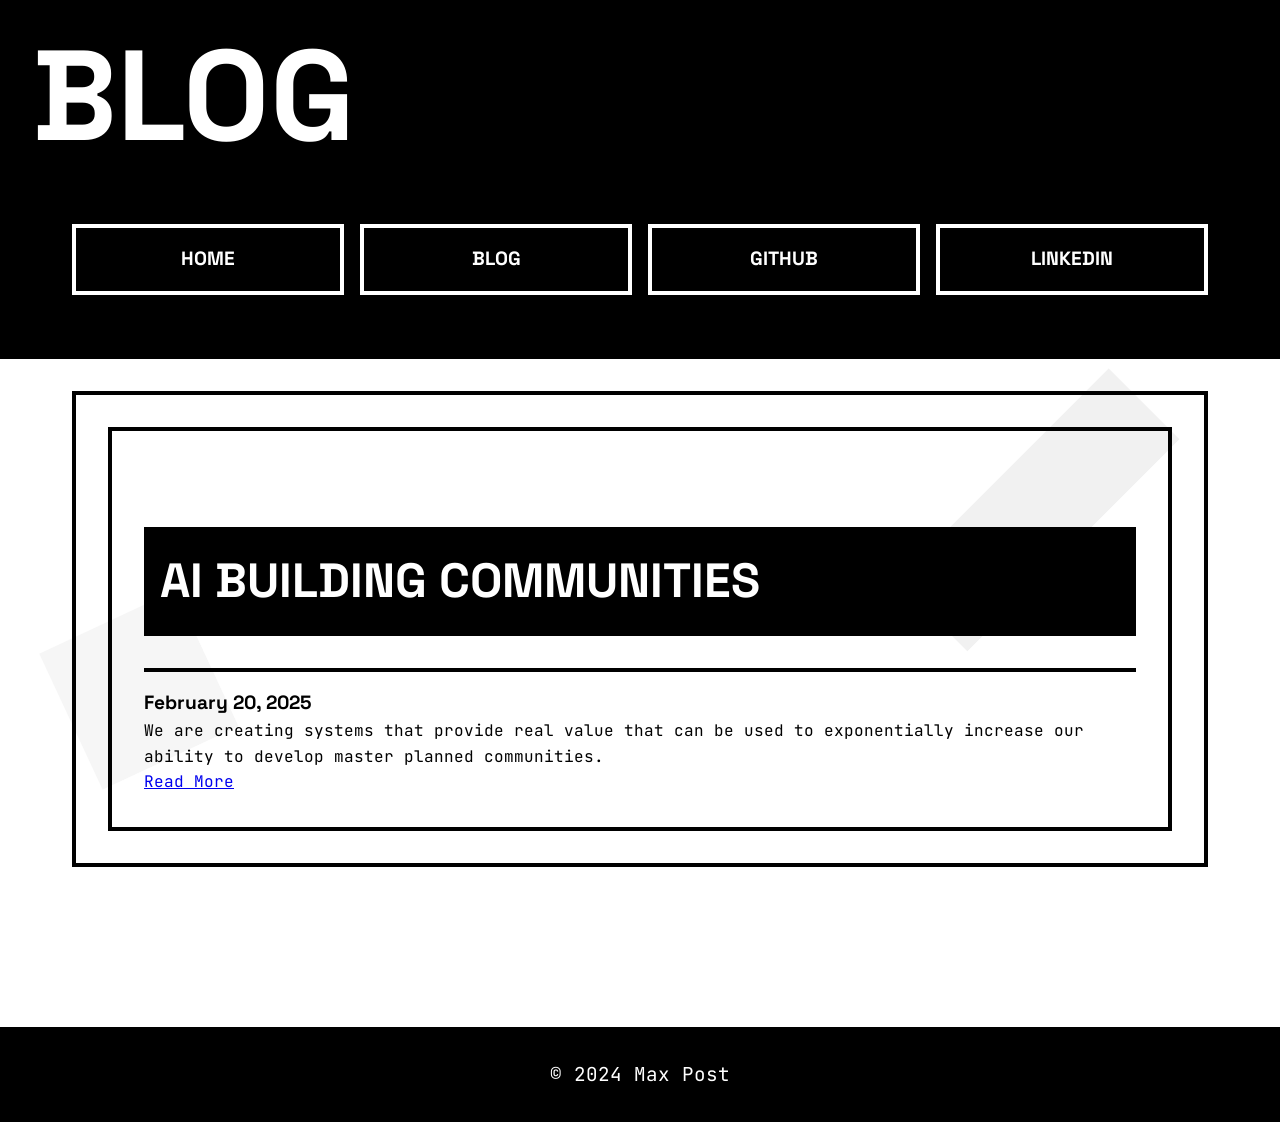
==== blog/index.html @ 132b0c31 "Add files via upload" ====
<!DOCTYPE html>
<html lang="en">
<head>
    <meta charset="UTF-8">
    <meta name="viewport" content="width=device-width, initial-scale=1.0">
    <title>Blog | Max Post</title>
    <link rel="stylesheet" href="../styles.css">
</head>
<body>
    <!-- Abstract Shapes -->
    <div class="abstract-shape shape-1"></div>
    <div class="abstract-shape shape-2"></div>
    <div class="abstract-shape shape-3"></div>

    <header>
        <h1>BLOG</h1>
        <button class="menu-toggle" aria-label="Toggle menu">
            <span class="menu-line"></span>
            <span class="menu-line"></span>
            <span class="menu-line"></span>
        </button>
        <nav class="nav-menu">
            <a href="../index.html">HOME</a>
            <a href="index.html">BLOG</a>
            <a href="https://github.com/maxpost" target="_blank">GITHUB</a>
            <a href="https://linkedin.com/in/max-c-post" target="_blank">LINKEDIN</a>
        </nav>
    </header>

    <main>
        <section class="post-list">
            <article class="post-item">
                <h2>AI Building Communities</h2>
                <div class="post-date">February 20, 2025</div>
                <p>We are creating systems that provide real value that can be used to exponentially increase our ability to develop master planned communities.</p>
                <a href="sample-post.html" class="read-more">Read More</a>
            </article>
        </section>
    </main>

    <footer>
        <p>© 2024 Max Post</p>
    </footer>

    <script>
        document.querySelector('.menu-toggle').addEventListener('click', function() {
            this.classList.toggle('active');
            document.querySelector('.nav-menu').classList.toggle('active');
        });
    </script>
</body>
</html>
---- styles.css ----
/* Google Fonts Import */
@import url('https://fonts.googleapis.com/css2?family=Space+Grotesk:wght@400;500;700&family=JetBrains+Mono:wght@400;700&display=swap');

/* Reset and Base Styles */
* {
    margin: 0;
    padding: 0;
    box-sizing: border-box;
}

body {
    font-family: 'JetBrains Mono', monospace;
    line-height: 1.6;
    background-color: #ffffff;
    color: #000000;
    margin: 0;
    padding: 0;
    min-height: 100vh;
    -webkit-text-size-adjust: 100%;
}

/* Container */
main {
    padding: clamp(1rem, 5vw, 2rem);
    max-width: 1200px;
    margin: 0 auto;
}

/* Abstract Components */
.abstract-shape {
    position: fixed;
    background: #f0f0f0;
    z-index: -1;
    mix-blend-mode: multiply;
    opacity: 0.7;
}

.shape-1 {
    width: 200px;
    height: 200px;
    top: 10%;
    right: 5%;
    transform: rotate(15deg);
    background: #e8e8e8;
}

.shape-2 {
    width: 150px;
    height: 150px;
    bottom: 15%;
    left: 5%;
    transform: rotate(-25deg);
    background: #f2f2f2;
}

.shape-3 {
    width: 100px;
    height: 300px;
    top: 40%;
    right: 15%;
    transform: rotate(45deg);
    background: #ebebeb;
}

/* Typography */
h1, h2 {
    font-family: 'Space Grotesk', sans-serif;
    font-weight: 700;
    text-transform: uppercase;
}

h1 {
    font-size: clamp(3rem, 10vw, 8rem);
    background: #000;
    color: #fff;
    line-height: 1;
    padding: clamp(1rem, 5vw, 2rem);
    margin: 0;
    width: 100%;
    word-break: break-word;
}

h2 {
    font-size: clamp(2rem, 5vw, 3rem);
    margin: clamp(2rem, 5vw, 4rem) 0 clamp(1rem, 3vw, 2rem);
    padding: 1rem;
    background: #000;
    color: #fff;
}

/* Header and Navigation */
header {
    background: #000;
    width: 100%;
    padding-bottom: clamp(1rem, 3vw, 2rem);
    position: relative;
}

.menu-toggle {
    display: none;
    position: absolute;
    top: 2rem;
    right: 2rem;
    width: 48px;
    height: 48px;
    background: transparent;
    border: none;
    cursor: pointer;
    padding: 8px;
    z-index: 100;
}

.menu-line {
    display: block;
    width: 100%;
    height: 4px;
    background: #fff;
    margin: 6px 0;
    transition: 0.2s;
}

.menu-toggle.active .menu-line:nth-child(1) {
    transform: translateY(10px) rotate(45deg);
}

.menu-toggle.active .menu-line:nth-child(2) {
    opacity: 0;
}

.menu-toggle.active .menu-line:nth-child(3) {
    transform: translateY(-10px) rotate(-45deg);
}

nav {
    max-width: 1200px;
    margin: 0 auto;
    padding: clamp(1rem, 3vw, 2rem);
    display: grid;
    grid-template-columns: repeat(auto-fit, minmax(min(250px, 100%), 1fr));
    gap: 1rem;
}

nav a {
    font-family: 'Space Grotesk', sans-serif;
    color: #fff;
    text-decoration: none;
    font-weight: 700;
    padding: clamp(0.75rem, 2vw, 1rem);
    display: block;
    text-align: center;
    background: transparent;
    border: 4px solid #fff;
    text-transform: uppercase;
    font-size: clamp(1rem, 2.5vw, 1.2rem);
}

nav a:hover {
    background: #fff;
    color: #000;
}

@media (max-width: 768px) {
    .menu-toggle {
        display: block;
    }

    .nav-menu {
        position: fixed;
        top: 0;
        left: 0;
        width: 100%;
        height: 100vh;
        background: #0078D7;
        padding: 6rem 2rem 2rem;
        transform: translateX(100%);
        transition: transform 0.3s cubic-bezier(0.4, 0, 0.2, 1);
        z-index: 90;
        display: flex;
        flex-direction: column;
        justify-content: center;
        align-items: center;
        gap: 2rem;
    }

    .nav-menu.active {
        transform: translateX(0);
    }

    .nav-menu a {
        font-size: 2rem;
        border: none;
        padding: 1rem;
        width: 100%;
        max-width: 400px;
    }

    .nav-menu a:hover {
        background: #fff;
        color: #0078D7;
    }

    .menu-toggle.active .menu-line {
        background: #fff;
    }

    nav {
        padding: 0;
    }
}

/* Sections */
section {
    margin-bottom: clamp(2rem, 5vw, 4rem);
    border: 4px solid #000;
    padding: clamp(1rem, 3vw, 2rem);
}

.intro p {
    font-size: clamp(1.2rem, 3vw, 1.6rem);
    margin: clamp(1rem, 3vw, 2rem) 0;
}

/* Blog Posts */
.post-list {
    display: grid;
    grid-template-columns: repeat(auto-fit, minmax(min(300px, 100%), 1fr));
    gap: clamp(1rem, 3vw, 2rem);
}

.post-item {
    border: 4px solid #000;
    padding: clamp(1rem, 3vw, 2rem);
}

.post-item:hover {
    background: #000;
    color: #fff;
}

.post-date {
    font-family: 'Space Grotesk', sans-serif;
    font-size: clamp(1rem, 2.5vw, 1.2rem);
    border-top: 4px solid currentColor;
    margin-top: clamp(1rem, 3vw, 2rem);
    padding-top: clamp(0.75rem, 2vw, 1rem);
    font-weight: 700;
}

/* Footer */
footer {
    background: #000;
    color: #fff;
    padding: clamp(1rem, 3vw, 2rem);
    margin-top: clamp(2rem, 5vw, 4rem);
    text-align: center;
    font-size: clamp(1rem, 2.5vw, 1.2rem);
}

/* Code Blocks */
pre {
    background: #000;
    color: #fff;
    padding: clamp(1rem, 3vw, 2rem);
    margin: clamp(1rem, 3vw, 2rem) 0;
    border: 4px solid #000;
    font-size: clamp(0.9rem, 2.5vw, 1.2rem);
    overflow-x: auto;
    -webkit-overflow-scrolling: touch;
}

code {
    font-family: 'JetBrains Mono', monospace;
}

/* Touch Device Optimizations */
@media (hover: none) {
    nav a:active {
        background: #fff;
        color: #000;
    }

    .post-item:active {
        background: #000;
        color: #fff;
    }
}

/* Small Screen Optimizations */
@media (max-width: 480px) {
    nav {
        padding: 1rem;
    }

    nav a {
        padding: 0.75rem;
    }

    section {
        margin-bottom: 2rem;
    }

    pre {
        margin: 1rem -1rem;
        padding: 1rem;
    }

    .post-list {
        gap: 1rem;
    }
}

/* Scroll Bar */
::-webkit-scrollbar {
    width: clamp(8px, 2vw, 16px);
}

::-webkit-scrollbar-track {
    background: #fff;
}

::-webkit-scrollbar-thumb {
    background: #000;
    border: 4px solid #fff;
}

/* Selection Style */
::selection {
    background: #000;
    color: #fff;
}
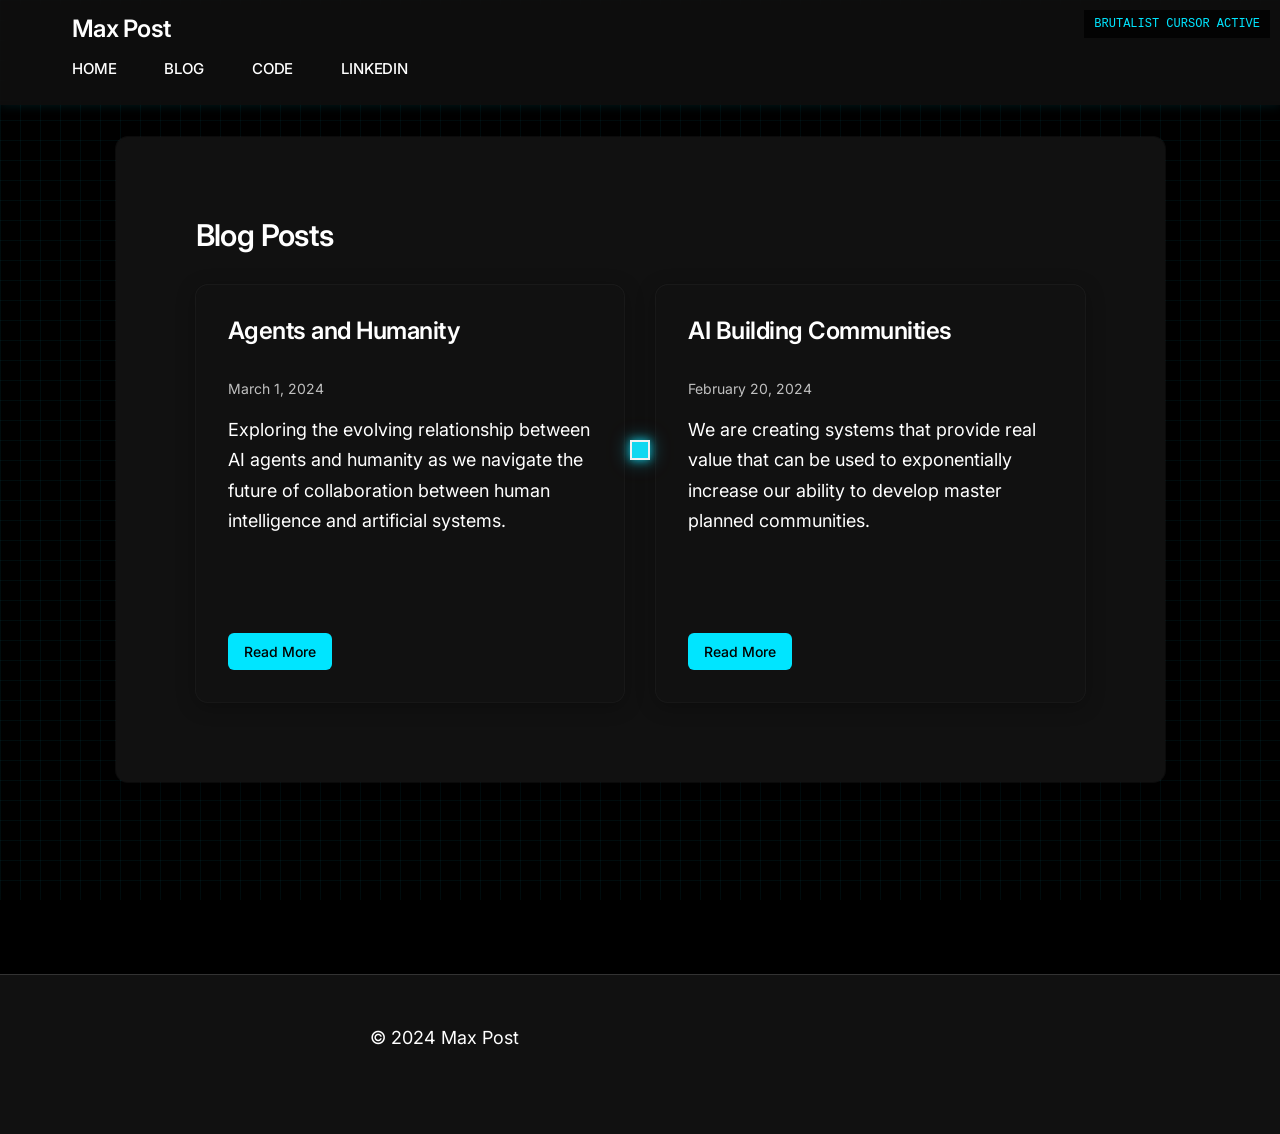
==== commit 034e8b51: "Add files via upload" ====
--- a/blog/index.html
+++ b/blog/index.html
@@ -13,7 +13,7 @@
     <div class="abstract-shape shape-3"></div>
 
     <header>
-        <h1>BLOG</h1>
+        <h1>Max Post</h1>
         <button class="menu-toggle" aria-label="Toggle menu">
             <span class="menu-line"></span>
             <span class="menu-line"></span>
@@ -22,19 +22,33 @@
         <nav class="nav-menu">
             <a href="../index.html">HOME</a>
             <a href="index.html">BLOG</a>
-            <a href="https://github.com/maxpost" target="_blank">GITHUB</a>
+            <a href="https://github.com/maxcpost" target="_blank">CODE</a>
             <a href="https://linkedin.com/in/max-c-post" target="_blank">LINKEDIN</a>
         </nav>
     </header>
 
     <main>
-        <section class="post-list">
-            <article class="post-item">
-                <h2>AI Building Communities</h2>
-                <div class="post-date">February 20, 2025</div>
-                <p>We are creating systems that provide real value that can be used to exponentially increase our ability to develop master planned communities.</p>
-                <a href="sample-post.html" class="read-more">Read More</a>
-            </article>
+        <section>
+            <h2>Blog Posts</h2>
+            <div class="post-list">
+                <article class="post-item">
+                    <a href="agents-and-humanity.html" class="post-item-link">
+                        <h2>Agents and Humanity</h2>
+                        <div class="post-date">March 1, 2024</div>
+                        <p>Exploring the evolving relationship between AI agents and humanity as we navigate the future of collaboration between human intelligence and artificial systems.</p>
+                    </a>
+                    <a href="agents-and-humanity.html" class="read-more">Read More</a>
+                </article>
+                
+                <article class="post-item">
+                    <a href="ai-building-communities.html" class="post-item-link">
+                        <h2>AI Building Communities</h2>
+                        <div class="post-date">February 20, 2024</div>
+                        <p>We are creating systems that provide real value that can be used to exponentially increase our ability to develop master planned communities.</p>
+                    </a>
+                    <a href="ai-building-communities.html" class="read-more">Read More</a>
+                </article>
+            </div>
         </section>
     </main>
 
@@ -48,5 +62,8 @@
             document.querySelector('.nav-menu').classList.toggle('active');
         });
     </script>
+    
+    <!-- Add reference to main scripts.js file -->
+    <script src="../scripts.js"></script>
 </body>
 </html> 
--- a/styles.css
+++ b/styles.css
@@ -1,5 +1,53 @@
 /* Google Fonts Import */
-@import url('https://fonts.googleapis.com/css2?family=Space+Grotesk:wght@400;500;700&family=JetBrains+Mono:wght@400;700&display=swap');
+@import url('https://fonts.googleapis.com/css2?family=Inter:wght@300;400;500;600;700&display=swap');
+
+:root {
+    /* Color Palette - Dark Professional Tech Brand */
+    --color-primary: #00E5FF;         /* Vibrant Cyan */
+    --color-primary-light: #5FFFFF;   /* Light Cyan */
+    --color-primary-dark: #00B8D4;    /* Dark Cyan */
+    --color-accent: #FF3366;          /* Vibrant Magenta */
+    --color-accent2: #41B883;         /* Vibrant Green */
+    --color-background: #000000;      /* Black Background */
+    --color-surface: #111111;         /* Dark Surface */
+    --color-surface-secondary: #1A1A1A; /* Secondary Surface */
+    --color-text: #FFFFFF;            /* White Text */
+    --color-text-secondary: #AAAAAA;  /* Light Gray Text */
+    --color-border: #333333;          /* Dark Gray Border */
+    --color-shadow: rgba(0, 0, 0, 0.5); /* Dark Shadow */
+    
+    /* Spacing */
+    --space-xs: 0.5rem;
+    --space-sm: 1rem;
+    --space-md: 2rem;
+    --space-lg: 3rem;
+    --space-xl: 5rem;
+    
+    /* Border Radius */
+    --radius-sm: 6px;
+    --radius-md: 12px;
+    --radius-lg: 18px;
+    --radius-xl: 24px;
+
+    /* Typography scale */
+    --text-xs: 0.75rem;   /* 12px */
+    --text-sm: 0.875rem;  /* 14px */
+    --text-base: 1rem;    /* 16px */
+    --text-md: 1.125rem;  /* 18px */
+    --text-lg: 1.25rem;   /* 20px */
+    --text-xl: 1.5rem;    /* 24px */
+    --text-2xl: 1.875rem; /* 30px */
+    --text-3xl: 2.25rem;  /* 36px */
+    --text-4xl: 3rem;     /* 48px */
+    --text-5xl: 3.75rem;  /* 60px */
+    
+    /* Font weights */
+    --font-light: 300;
+    --font-normal: 400;
+    --font-medium: 500;
+    --font-semibold: 600;
+    --font-bold: 700;
+}
 
 /* Reset and Base Styles */
 * {
@@ -8,119 +56,141 @@
     box-sizing: border-box;
 }
 
+html {
+    height: 100%;
+}
+
 body {
-    font-family: 'JetBrains Mono', monospace;
-    line-height: 1.6;
-    background-color: #ffffff;
-    color: #000000;
+    font-family: 'Inter', -apple-system, BlinkMacSystemFont, sans-serif;
+    line-height: 1.5;
+    background-color: var(--color-background);
+    color: var(--color-text);
     margin: 0;
     padding: 0;
     min-height: 100vh;
     -webkit-text-size-adjust: 100%;
-}
-
-/* Container */
+    background-image: none;
+    
+    /* Flex layout to push footer to bottom */
+    display: flex;
+    flex-direction: column;
+    min-height: 100vh;
+}
+
+/* Layout */
 main {
-    padding: clamp(1rem, 5vw, 2rem);
     max-width: 1200px;
     margin: 0 auto;
-}
-
-/* Abstract Components */
-.abstract-shape {
-    position: fixed;
-    background: #f0f0f0;
-    z-index: -1;
-    mix-blend-mode: multiply;
-    opacity: 0.7;
-}
-
-.shape-1 {
-    width: 200px;
-    height: 200px;
-    top: 10%;
-    right: 5%;
-    transform: rotate(15deg);
-    background: #e8e8e8;
-}
-
-.shape-2 {
-    width: 150px;
-    height: 150px;
-    bottom: 15%;
-    left: 5%;
-    transform: rotate(-25deg);
-    background: #f2f2f2;
-}
-
-.shape-3 {
-    width: 100px;
-    height: 300px;
-    top: 40%;
-    right: 15%;
-    transform: rotate(45deg);
-    background: #ebebeb;
+    padding: var(--space-md);
+    
+    /* Make main content area grow to push footer down */
+    flex: 1 0 auto;
 }
 
 /* Typography */
-h1, h2 {
-    font-family: 'Space Grotesk', sans-serif;
-    font-weight: 700;
-    text-transform: uppercase;
+h1, h2, h3 {
+    font-family: 'Inter', -apple-system, BlinkMacSystemFont, sans-serif;
+    font-weight: 600;
+    line-height: 1.1;
+    margin-bottom: var(--space-md);
+    color: var(--color-text);
+    letter-spacing: -0.02em;
 }
 
 h1 {
-    font-size: clamp(3rem, 10vw, 8rem);
-    background: #000;
-    color: #fff;
-    line-height: 1;
-    padding: clamp(1rem, 5vw, 2rem);
-    margin: 0;
-    width: 100%;
-    word-break: break-word;
+    font-size: var(--text-4xl);
+    font-weight: var(--font-bold);
+    letter-spacing: -0.03em;
+    line-height: 1.1;
 }
 
 h2 {
-    font-size: clamp(2rem, 5vw, 3rem);
-    margin: clamp(2rem, 5vw, 4rem) 0 clamp(1rem, 3vw, 2rem);
-    padding: 1rem;
-    background: #000;
-    color: #fff;
+    font-size: var(--text-2xl);
+    font-weight: var(--font-semibold);
+    letter-spacing: -0.02em;
+    line-height: 1.2;
+}
+
+h3 {
+    font-size: var(--text-xl);
+    font-weight: var(--font-semibold);
+    letter-spacing: -0.01em;
+    line-height: 1.3;
+}
+
+p {
+    margin-bottom: var(--space-md);
+    font-size: 1.125rem;
+    color: var(--color-text);
+    line-height: 1.6;
+    max-width: 75ch;
+}
+
+a {
+    color: var(--color-primary);
+    text-decoration: none;
+    transition: all 0.2s ease;
+    border-bottom: none;
+}
+
+a:hover {
+    color: var(--color-primary-light);
+    border-bottom: none;
+}
+
+strong, b {
+    font-weight: 600;
+    color: var(--color-text);
 }
 
 /* Header and Navigation */
 header {
-    background: #000;
+    background: rgba(17, 17, 17, 0.8);
+    backdrop-filter: blur(10px);
+    -webkit-backdrop-filter: blur(10px);
     width: 100%;
-    padding-bottom: clamp(1rem, 3vw, 2rem);
-    position: relative;
+    padding: var(--space-sm) 0;
+    position: sticky;
+    top: 0;
+    z-index: 10;
+    box-shadow: 0 1px 10px rgba(0, 229, 255, 0.1);
+}
+
+header h1 {
+    margin-bottom: 0;
+    padding: 0 var(--space-md);
+    max-width: 1200px;
+    margin: 0 auto;
+    font-size: 1.5rem;
+    font-weight: 600;
 }
 
 .menu-toggle {
     display: none;
     position: absolute;
-    top: 2rem;
-    right: 2rem;
-    width: 48px;
-    height: 48px;
+    top: 1rem;
+    right: 1.5rem;
+    width: 44px;
+    height: 44px;
     background: transparent;
     border: none;
     cursor: pointer;
     padding: 8px;
     z-index: 100;
+    border-radius: var(--radius-sm);
 }
 
 .menu-line {
     display: block;
     width: 100%;
-    height: 4px;
-    background: #fff;
+    height: 2px;
+    background: var(--color-text);
     margin: 6px 0;
-    transition: 0.2s;
+    transition: 0.3s;
 }
 
 .menu-toggle.active .menu-line:nth-child(1) {
-    transform: translateY(10px) rotate(45deg);
+    transform: translateY(8px) rotate(45deg);
 }
 
 .menu-toggle.active .menu-line:nth-child(2) {
@@ -128,37 +198,342 @@
 }
 
 .menu-toggle.active .menu-line:nth-child(3) {
-    transform: translateY(-10px) rotate(-45deg);
+    transform: translateY(-8px) rotate(-45deg);
 }
 
 nav {
     max-width: 1200px;
-    margin: 0 auto;
-    padding: clamp(1rem, 3vw, 2rem);
+    margin: var(--space-xs) auto 0;
+    padding: 0 var(--space-md);
+    display: flex;
+    justify-content: flex-start;
+    gap: var(--space-lg);
+}
+
+nav a {
+    font-family: 'Inter', sans-serif;
+    color: var(--color-text);
+    text-decoration: none;
+    font-weight: 500;
+    padding: var(--space-xs) 0;
+    display: inline-block;
+    text-transform: none;
+    font-size: 0.9375rem;
+    letter-spacing: -0.01em;
+    position: relative;
+    border-bottom: none;
+}
+
+nav a::after {
+    content: '';
+    position: absolute;
+    bottom: 0;
+    left: 0;
+    width: 0;
+    height: 1px;
+    background: var(--color-primary);
+    transition: width 0.2s ease;
+}
+
+nav a:hover::after {
+    width: 100%;
+}
+
+nav a:hover {
+    color: var(--color-primary);
+}
+
+/* Sections */
+section {
+    margin-bottom: var(--space-xl);
+    background: var(--color-surface);
+    padding: var(--space-xl);
+    border-radius: var(--radius-md);
+    box-shadow: 0 4px 20px rgba(0, 0, 0, 0.3), 0 0 0 1px rgba(255, 255, 255, 0.05);
+    position: relative;
+    border-top: none;
+    overflow: hidden;
+}
+
+section::before {
+    display: none;
+}
+
+.intro p {
+    font-size: 1.25rem;
+    color: var(--color-text);
+    font-weight: 400;
+}
+
+.intro p:first-of-type::first-letter {
+    font-family: inherit;
+    float: none;
+    font-size: inherit;
+    line-height: inherit;
+    padding: 0;
+    color: inherit;
+}
+
+/* Add a subtle grid pattern to the background */
+body::before {
+    content: '';
+    position: fixed;
+    top: 0;
+    left: 0;
+    width: 100%;
+    height: 100%;
+    background-image: linear-gradient(rgba(0, 229, 255, 0.05) 1px, transparent 1px),
+                     linear-gradient(90deg, rgba(0, 229, 255, 0.05) 1px, transparent 1px);
+    background-size: 20px 20px;
+    z-index: -1;
+    pointer-events: none;
+}
+
+/* Blog Posts */
+.post-list {
     display: grid;
-    grid-template-columns: repeat(auto-fit, minmax(min(250px, 100%), 1fr));
-    gap: 1rem;
-}
-
-nav a {
-    font-family: 'Space Grotesk', sans-serif;
-    color: #fff;
+    grid-template-columns: repeat(auto-fit, minmax(min(350px, 100%), 1fr));
+    gap: var(--space-md);
+}
+
+.post-item {
+    background: var(--color-surface);
+    border-radius: var(--radius-md);
+    padding: var(--space-md);
+    transition: all 0.2s ease;
+    box-shadow: 0 4px 20px rgba(0, 0, 0, 0.3), 0 0 0 1px rgba(255, 255, 255, 0.05);
+    border: none;
+    display: flex;
+    flex-direction: column;
+    position: relative;
+    overflow: hidden;
+    animation: fadeInUp 0.4s ease-out;
+    animation-fill-mode: both;
+    transition: all 0.3s cubic-bezier(0.25, 0.46, 0.45, 0.94); /* Smooth easing */
+}
+
+/* Make the entire post item a clickable area */
+.post-item-link {
+    display: block;
     text-decoration: none;
-    font-weight: 700;
-    padding: clamp(0.75rem, 2vw, 1rem);
+    color: var(--color-text);
+    flex: 1;
+    margin-bottom: var(--space-md);
+    position: relative;
+    z-index: 1;
+    border-bottom: none;
+    background-image: none !important;
+}
+
+.post-item-link:hover {
+    color: var(--color-text);
+    text-decoration: none;
+}
+
+.post-item-link:hover h2 {
+    color: var(--color-primary);
+    transition: color 0.2s ease;
+}
+
+.post-item::after {
+    content: '';
+    position: absolute;
+    top: 0;
+    left: 0;
+    width: 4px;
+    height: 0;
+    background: var(--color-primary);
+    transition: height 0.3s ease;
+}
+
+.post-item:hover {
+    transform: translateY(-2px);
+    box-shadow: 0 8px 30px rgba(0, 0, 0, 0.4), 0 0 0 1px rgba(0, 229, 255, 0.1);
+}
+
+.post-item:hover::after {
+    height: 100%;
+}
+
+.post-item h2 {
+    margin-top: 0;
+    font-size: 1.5rem;
+    color: var(--color-text);
+    border-bottom: none;
     display: block;
+    padding-bottom: 0;
+    transition: color 0.2s ease;
+}
+
+.post-date {
+    font-family: 'Inter', sans-serif;
+    color: var(--color-text-secondary);
+    margin: var(--space-xs) 0 var(--space-sm);
+    font-size: 0.875rem;
+}
+
+.read-more {
+    margin-top: auto;
+    align-self: flex-start;
+    padding: var(--space-xs) var(--space-sm);
+    border: none;
+    border-radius: var(--radius-sm);
+    font-weight: 500;
+    font-size: 0.875rem;
+    margin-top: var(--space-md);
+    transition: all 0.2s ease;
+    background-color: var(--color-primary);
+    color: #000000;
+    position: relative;
+    overflow: hidden;
+}
+
+.read-more:hover {
+    background: var(--color-primary-light);
+    color: #000000;
+    box-shadow: 0 0 15px rgba(0, 229, 255, 0.4);
+}
+
+.read-more::after {
+    content: '';
+    position: absolute;
+    top: 50%;
+    left: 50%;
+    width: 5px;
+    height: 5px;
+    background: rgba(255, 255, 255, 0.8);
+    opacity: 0;
+    border-radius: 100%;
+    transform: scale(1, 1) translate(-50%, -50%);
+    transform-origin: 50% 50%;
+}
+
+@keyframes ripple {
+    0% {
+        transform: scale(0, 0);
+        opacity: 0.5;
+    }
+    100% {
+        transform: scale(200, 200);
+        opacity: 0;
+    }
+}
+
+.read-more:active::after {
+    animation: ripple 0.6s ease-out;
+}
+
+/* Blog Post Content */
+.post-content {
+    font-size: 1.125rem;
+    line-height: 1.7;
+}
+
+.post-content p {
+    margin-bottom: var(--space-md);
+}
+
+.post-content p:first-of-type::first-letter {
+    font-family: inherit;
+    float: none;
+    font-size: inherit;
+    line-height: inherit;
+    padding: 0;
+    color: inherit;
+}
+
+.post-header {
+    margin-bottom: var(--space-lg);
+    position: relative;
+    padding-bottom: var(--space-md);
+    border-bottom: 1px solid var(--color-border);
+}
+
+.post-header h1 {
+    margin-bottom: var(--space-xs);
+}
+
+.post-header .post-date {
+    font-size: 1rem;
+    color: var(--color-text-secondary);
+    display: block;
+    margin-bottom: var(--space-md);
+}
+
+article {
+    background: var(--color-surface);
+    padding: var(--space-xl);
+    border-radius: var(--radius-md);
+    box-shadow: 0 4px 20px rgba(0, 0, 0, 0.3), 0 0 0 1px rgba(255, 255, 255, 0.05);
+}
+
+/* Abstract Shapes - Replaced with minimal geometric elements */
+.abstract-shape {
+    display: none;
+}
+
+/* Add professional geometric accent elements with glow */
+.tech-accent {
+    position: absolute;
+    background: var(--color-primary);
+    opacity: 0.1;
+    z-index: 0;
+    filter: blur(40px);
+}
+
+.accent-1 {
+    width: 200px;
+    height: 200px;
+    top: -100px;
+    right: -50px;
+    border-radius: 12px;
+    transform: rotate(45deg);
+}
+
+.accent-2 {
+    width: 150px;
+    height: 150px;
+    bottom: -75px;
+    left: 10%;
+    border-radius: 50%;
+}
+
+/* Footer */
+footer {
+    background: var(--color-surface);
+    border-top: 1px solid var(--color-border);
+    padding: var(--space-lg) var(--space-md);
     text-align: center;
-    background: transparent;
-    border: 4px solid #fff;
-    text-transform: uppercase;
-    font-size: clamp(1rem, 2.5vw, 1.2rem);
-}
-
-nav a:hover {
-    background: #fff;
-    color: #000;
-}
-
+    color: var(--color-text-secondary);
+    font-size: 0.875rem;
+    position: relative;
+    margin-top: var(--space-xl);
+    
+    /* Ensure footer doesn't shrink and stays at bottom */
+    flex-shrink: 0;
+}
+
+footer::before {
+    display: none;
+}
+
+/* Code Blocks */
+pre {
+    background: #0D1117;
+    color: #E6EDF3;
+    padding: var(--space-md);
+    border-radius: var(--radius-md);
+    overflow-x: auto;
+    font-size: 0.9rem;
+    margin: var(--space-md) 0;
+    border: 1px solid #30363D;
+}
+
+code {
+    font-family: 'SF Mono', 'Menlo', 'Monaco', 'Courier New', monospace;
+}
+
+/* Mobile Adjustments */
 @media (max-width: 768px) {
     .menu-toggle {
         display: block;
@@ -170,16 +545,15 @@
         left: 0;
         width: 100%;
         height: 100vh;
-        background: #0078D7;
-        padding: 6rem 2rem 2rem;
-        transform: translateX(100%);
-        transition: transform 0.3s cubic-bezier(0.4, 0, 0.2, 1);
+        background: var(--color-surface);
+        padding: 5rem 2rem 2rem;
+        transform: translateX(-100%);
+        transition: transform 0.3s ease;
         z-index: 90;
         display: flex;
         flex-direction: column;
-        justify-content: center;
-        align-items: center;
-        gap: 2rem;
+        align-items: flex-start;
+        gap: var(--space-md);
     }
 
     .nav-menu.active {
@@ -187,144 +561,625 @@
     }
 
     .nav-menu a {
-        font-size: 2rem;
-        border: none;
-        padding: 1rem;
-        width: 100%;
-        max-width: 400px;
-    }
-
-    .nav-menu a:hover {
-        background: #fff;
-        color: #0078D7;
-    }
-
-    .menu-toggle.active .menu-line {
-        background: #fff;
-    }
-
-    nav {
-        padding: 0;
-    }
-}
-
-/* Sections */
-section {
-    margin-bottom: clamp(2rem, 5vw, 4rem);
-    border: 4px solid #000;
-    padding: clamp(1rem, 3vw, 2rem);
-}
-
-.intro p {
-    font-size: clamp(1.2rem, 3vw, 1.6rem);
-    margin: clamp(1rem, 3vw, 2rem) 0;
-}
-
-/* Blog Posts */
-.post-list {
-    display: grid;
-    grid-template-columns: repeat(auto-fit, minmax(min(300px, 100%), 1fr));
-    gap: clamp(1rem, 3vw, 2rem);
-}
-
-.post-item {
-    border: 4px solid #000;
-    padding: clamp(1rem, 3vw, 2rem);
-}
-
-.post-item:hover {
-    background: #000;
-    color: #fff;
-}
-
-.post-date {
-    font-family: 'Space Grotesk', sans-serif;
-    font-size: clamp(1rem, 2.5vw, 1.2rem);
-    border-top: 4px solid currentColor;
-    margin-top: clamp(1rem, 3vw, 2rem);
-    padding-top: clamp(0.75rem, 2vw, 1rem);
-    font-weight: 700;
-}
-
-/* Footer */
-footer {
-    background: #000;
-    color: #fff;
-    padding: clamp(1rem, 3vw, 2rem);
-    margin-top: clamp(2rem, 5vw, 4rem);
-    text-align: center;
-    font-size: clamp(1rem, 2.5vw, 1.2rem);
-}
-
-/* Code Blocks */
-pre {
-    background: #000;
-    color: #fff;
-    padding: clamp(1rem, 3vw, 2rem);
-    margin: clamp(1rem, 3vw, 2rem) 0;
-    border: 4px solid #000;
-    font-size: clamp(0.9rem, 2.5vw, 1.2rem);
-    overflow-x: auto;
-    -webkit-overflow-scrolling: touch;
-}
-
-code {
-    font-family: 'JetBrains Mono', monospace;
-}
-
-/* Touch Device Optimizations */
-@media (hover: none) {
-    nav a:active {
-        background: #fff;
-        color: #000;
-    }
-
-    .post-item:active {
-        background: #000;
-        color: #fff;
-    }
-}
-
-/* Small Screen Optimizations */
-@media (max-width: 480px) {
-    nav {
-        padding: 1rem;
-    }
-
-    nav a {
-        padding: 0.75rem;
-    }
-
-    section {
-        margin-bottom: 2rem;
-    }
-
-    pre {
-        margin: 1rem -1rem;
-        padding: 1rem;
-    }
-
-    .post-list {
-        gap: 1rem;
-    }
-}
-
-/* Scroll Bar */
-::-webkit-scrollbar {
-    width: clamp(8px, 2vw, 16px);
-}
-
-::-webkit-scrollbar-track {
-    background: #fff;
-}
-
-::-webkit-scrollbar-thumb {
-    background: #000;
-    border: 4px solid #fff;
+        font-size: 1.125rem;
+    }
+
+    section, article {
+        padding: var(--space-md);
+    }
 }
 
 /* Selection Style */
 ::selection {
-    background: #000;
-    color: #fff;
+    background: var(--color-primary);
+    color: #000000;
+}
+
+/* Scrollbar */
+::-webkit-scrollbar {
+    width: 8px;
+}
+
+::-webkit-scrollbar-track {
+    background: var(--color-surface);
+}
+
+::-webkit-scrollbar-thumb {
+    background: var(--color-primary-dark);
+    border: 2px solid var(--color-surface);
+    border-radius: 4px;
+}
+
+/* Add CSS variables for animation */
+:root {
+    --transition-fast: 0.2s;
+    --transition-standard: 0.3s;
+}
+
+/* Add professional button styles for use elsewhere */
+.button {
+    display: inline-block;
+    padding: 0.75rem 1.5rem;
+    background-color: var(--color-primary);
+    color: #000000;
+    border-radius: var(--radius-sm);
+    font-weight: 500;
+    transition: all var(--transition-fast) ease;
+    text-align: center;
+    border: none;
+    cursor: pointer;
+    box-shadow: 0 0 0 0 rgba(0, 229, 255, 0);
+    position: relative;
+    overflow: hidden;
+}
+
+.button:hover {
+    background-color: var(--color-primary-light);
+    box-shadow: 0 0 15px rgba(0, 229, 255, 0.4);
+}
+
+.button::after {
+    content: '';
+    position: absolute;
+    top: 50%;
+    left: 50%;
+    width: 5px;
+    height: 5px;
+    background: rgba(255, 255, 255, 0.8);
+    opacity: 0;
+    border-radius: 100%;
+    transform: scale(1, 1) translate(-50%, -50%);
+    transform-origin: 50% 50%;
+}
+
+.button:active::after {
+    animation: ripple 0.6s ease-out;
+}
+
+.button-secondary {
+    background-color: transparent;
+    color: var(--color-primary);
+    border: 1px solid var(--color-primary);
+}
+
+.button-secondary:hover {
+    background-color: rgba(0, 229, 255, 0.1);
+    box-shadow: 0 0 15px rgba(0, 229, 255, 0.2);
+}
+
+/* Add a hero section styling for homepage */
+.hero {
+    padding: var(--space-xl) 0;
+    text-align: center;
+    max-width: 800px;
+    margin: 0 auto var(--space-xl);
+    position: relative;
+}
+
+.hero::before {
+    content: '';
+    position: absolute;
+    top: -50%;
+    left: -50%;
+    width: 200%;
+    height: 200%;
+    background: radial-gradient(circle at center, rgba(0, 229, 255, 0.15), transparent 50%);
+    z-index: -1;
+    pointer-events: none;
+}
+
+.hero h1 {
+    font-size: clamp(2.5rem, 8vw, 5rem);
+    margin-bottom: var(--space-md);
+    line-height: 1;
+    text-shadow: 0 0 10px rgba(0, 229, 255, 0.2);
+}
+
+.hero p {
+    font-size: clamp(1.125rem, 3vw, 1.5rem);
+    color: var(--color-text-secondary);
+    margin: 0 auto var(--space-lg);
+    max-width: 600px;
+}
+
+/* Accessibility Improvements */
+@media (prefers-reduced-motion: reduce) {
+    * {
+        animation-duration: 0.001ms !important;
+        animation-iteration-count: 1 !important;
+        transition-duration: 0.001ms !important;
+        scroll-behavior: auto !important;
+    }
+}
+
+/* Improved Focus States */
+a:focus-visible, 
+button:focus-visible,
+input:focus-visible,
+textarea:focus-visible,
+select:focus-visible {
+    outline: 2px solid var(--color-primary);
+    outline-offset: 3px;
+    box-shadow: 0 0 0 4px rgba(0, 229, 255, 0.2);
+}
+
+/* Skip to content link for keyboard users */
+.skip-link {
+    position: absolute;
+    top: -40px;
+    left: 0;
+    background: var(--color-primary);
+    color: #000000;
+    padding: 8px;
+    z-index: 100;
+    transition: top 0.2s ease;
+}
+
+.skip-link:focus {
+    top: 0;
+}
+
+/* Improve text readability */
+p, li, td, th, blockquote {
+    font-size: 1.125rem;
+    line-height: 1.7;
+    color: var(--color-text);
+    max-width: 75ch;
+}
+
+/* Higher contrast for secondary text */
+.post-date,
+footer,
+.text-secondary {
+    color: #C0C0C0; /* Lighter gray for better contrast against black */
+}
+
+/* Staggered animation for multiple items */
+.post-list .post-item:nth-child(1) { animation-delay: 0.1s; }
+.post-list .post-item:nth-child(2) { animation-delay: 0.2s; }
+.post-list .post-item:nth-child(3) { animation-delay: 0.3s; }
+.post-list .post-item:nth-child(4) { animation-delay: 0.4s; }
+.post-list .post-item:nth-child(5) { animation-delay: 0.5s; }
+
+/* Improved button feedback */
+.button, .read-more {
+    position: relative;
+    overflow: hidden;
+}
+
+.button::after, .read-more::after {
+    content: '';
+    position: absolute;
+    top: 50%;
+    left: 50%;
+    width: 5px;
+    height: 5px;
+    background: rgba(255, 255, 255, 0.8);
+    opacity: 0;
+    border-radius: 100%;
+    transform: scale(1, 1) translate(-50%, -50%);
+    transform-origin: 50% 50%;
+}
+
+@keyframes ripple {
+    0% {
+        transform: scale(0, 0);
+        opacity: 0.5;
+    }
+    100% {
+        transform: scale(200, 200);
+        opacity: 0;
+    }
+}
+
+.button:active::after, .read-more:active::after {
+    animation: ripple 0.6s ease-out;
+}
+
+/* Improved focus indication for interactive elements */
+a, button, .button, .read-more, input, select, textarea {
+    transition: transform 0.2s ease, box-shadow 0.2s ease;
+}
+
+a:hover, button:hover, .button:hover, .read-more:hover {
+    transform: translateY(-2px);
+}
+
+a:active, button:active, .button:active, .read-more:active {
+    transform: translateY(1px);
+}
+
+/* Link hover effect */
+a:not(.button):not(.read-more):not(.post-item-link) {
+    background-image: linear-gradient(transparent calc(100% - 2px), var(--color-primary) 2px);
+    background-repeat: no-repeat;
+    background-size: 0% 100%;
+    transition: background-size 0.3s;
+    text-decoration: none;
+    display: inline;
+}
+
+a:not(.button):not(.read-more):not(.post-item-link):hover {
+    background-size: 100% 100%;
+}
+
+/* Theme Toggle Button */
+.theme-toggle {
+    position: fixed;
+    bottom: 20px;
+    right: 20px;
+    width: 50px;
+    height: 50px;
+    border-radius: 50%;
+    background: var(--color-surface);
+    border: 1px solid var(--color-border);
+    color: var(--color-primary);
+    display: flex;
+    align-items: center;
+    justify-content: center;
+    cursor: pointer;
+    z-index: 100;
+    box-shadow: 0 2px 10px rgba(0, 0, 0, 0.3);
+    transition: all 0.3s ease;
+}
+
+.theme-toggle:hover {
+    transform: rotate(30deg);
+    box-shadow: 0 0 15px rgba(0, 229, 255, 0.3);
+}
+
+.theme-toggle svg {
+    width: 24px;
+    height: 24px;
+    fill: var(--color-primary);
+}
+
+/* Scroll to Top Button */
+.scroll-top {
+    position: fixed;
+    bottom: 80px;
+    right: 20px;
+    width: 50px;
+    height: 50px;
+    border-radius: 50%;
+    background: var(--color-surface);
+    border: 1px solid var(--color-border);
+    color: var(--color-primary);
+    display: flex;
+    align-items: center;
+    justify-content: center;
+    cursor: pointer;
+    z-index: 100;
+    box-shadow: 0 2px 10px rgba(0, 0, 0, 0.3);
+    transition: all 0.3s ease;
+    opacity: 0;
+    visibility: hidden;
+}
+
+.scroll-top.visible {
+    opacity: 1;
+    visibility: visible;
+}
+
+.scroll-top:hover {
+    transform: translateY(-5px);
+    box-shadow: 0 0 15px rgba(0, 229, 255, 0.3);
+}
+
+.scroll-top svg {
+    width: 24px;
+    height: 24px;
+    fill: var(--color-primary);
+}
+
+/* Toast Notification */
+.toast-container {
+    position: fixed;
+    bottom: 20px;
+    left: 20px;
+    z-index: 1000;
+    display: flex;
+    flex-direction: column;
+    gap: 10px;
+}
+
+.toast {
+    background: var(--color-surface);
+    border-left: 4px solid var(--color-primary);
+    padding: 16px 20px;
+    border-radius: var(--radius-sm);
+    box-shadow: 0 5px 15px rgba(0, 0, 0, 0.3);
+    display: flex;
+    align-items: center;
+    min-width: 300px;
+    max-width: 450px;
+    animation: slideInLeft 0.3s, fadeOut 0.5s 3s forwards;
+}
+
+.toast.success {
+    border-left-color: var(--color-accent2);
+}
+
+.toast.error {
+    border-left-color: var(--color-accent);
+}
+
+.toast-icon {
+    margin-right: 12px;
+    font-size: 20px;
+}
+
+.toast-content {
+    flex: 1;
+}
+
+.toast-title {
+    font-weight: 600;
+    margin-bottom: 4px;
+}
+
+.toast-message {
+    font-size: 0.875rem;
+    color: var(--color-text-secondary);
+}
+
+.toast-close {
+    background: transparent;
+    border: none;
+    color: var(--color-text-secondary);
+    cursor: pointer;
+    padding: 4px;
+}
+
+@keyframes slideInLeft {
+    from {
+        transform: translateX(-100%);
+        opacity: 0;
+    }
+    to {
+        transform: translateX(0);
+        opacity: 1;
+    }
+}
+
+@keyframes fadeOut {
+    to {
+        opacity: 0;
+        transform: translateY(20px);
+    }
+}
+
+/* Loading Indicator */
+.loading {
+    display: inline-block;
+    position: relative;
+    width: 80px;
+    height: 80px;
+    margin: 0 auto;
+}
+
+.loading div {
+    position: absolute;
+    top: 33px;
+    width: 13px;
+    height: 13px;
+    border-radius: 50%;
+    background: var(--color-primary);
+    animation-timing-function: cubic-bezier(0, 1, 1, 0);
+}
+
+.loading div:nth-child(1) {
+    left: 8px;
+    animation: loading1 0.6s infinite;
+}
+
+.loading div:nth-child(2) {
+    left: 8px;
+    animation: loading2 0.6s infinite;
+}
+
+.loading div:nth-child(3) {
+    left: 32px;
+    animation: loading2 0.6s infinite;
+}
+
+.loading div:nth-child(4) {
+    left: 56px;
+    animation: loading3 0.6s infinite;
+}
+
+@keyframes loading1 {
+    0% {
+        transform: scale(0);
+    }
+    100% {
+        transform: scale(1);
+    }
+}
+
+@keyframes loading2 {
+    0% {
+        transform: translate(0, 0);
+    }
+    100% {
+        transform: translate(24px, 0);
+    }
+}
+
+@keyframes loading3 {
+    0% {
+        transform: scale(1);
+    }
+    100% {
+        transform: scale(0);
+    }
+}
+
+/* Advanced article layout with drop caps */
+.advanced-article p:first-of-type {
+    font-size: var(--text-lg);
+    margin-bottom: 1.5em;
+}
+
+.advanced-article p:first-of-type::first-letter {
+    float: left;
+    font-size: 4em;
+    line-height: 0.8;
+    font-weight: var(--font-bold);
+    margin-right: 0.1em;
+    color: var(--color-primary);
+}
+
+/* Grid layout systems */
+.grid {
+    display: grid;
+    grid-template-columns: repeat(12, 1fr);
+    gap: var(--space-md);
+}
+
+.col-span-1 { grid-column: span 1; }
+.col-span-2 { grid-column: span 2; }
+.col-span-3 { grid-column: span 3; }
+.col-span-4 { grid-column: span 4; }
+.col-span-5 { grid-column: span 5; }
+.col-span-6 { grid-column: span 6; }
+.col-span-7 { grid-column: span 7; }
+.col-span-8 { grid-column: span 8; }
+.col-span-9 { grid-column: span 9; }
+.col-span-10 { grid-column: span 10; }
+.col-span-11 { grid-column: span 11; }
+.col-span-12 { grid-column: span 12; }
+
+/* Auto-fill gallery for portfolios or image collections */
+.gallery {
+    display: grid;
+    grid-template-columns: repeat(auto-fill, minmax(250px, 1fr));
+    grid-gap: var(--space-md);
+    margin: var(--space-md) 0;
+}
+
+.gallery-item {
+    overflow: hidden;
+    border-radius: var(--radius-md);
+    position: relative;
+    aspect-ratio: 16/9;
+    background-color: var(--color-surface-secondary);
+}
+
+.gallery-item img {
+    width: 100%;
+    height: 100%;
+    object-fit: cover;
+    transition: transform 0.5s ease;
+}
+
+.gallery-item:hover img {
+    transform: scale(1.05);
+}
+
+.gallery-caption {
+    position: absolute;
+    bottom: 0;
+    left: 0;
+    right: 0;
+    background: rgba(0, 0, 0, 0.7);
+    backdrop-filter: blur(5px);
+    padding: var(--space-sm);
+    color: white;
+    transform: translateY(100%);
+    transition: transform 0.3s ease;
+}
+
+.gallery-item:hover .gallery-caption {
+    transform: translateY(0);
+}
+
+/* Card Variants */
+.card {
+    background: var(--color-surface);
+    border-radius: var(--radius-md);
+    padding: var(--space-md);
+    box-shadow: 0 4px 20px rgba(0, 0, 0, 0.3), 0 0 0 1px rgba(255, 255, 255, 0.05);
+}
+
+.card-horizontal {
+    display: grid;
+    grid-template-columns: 1fr 2fr;
+    gap: var(--space-md);
+    align-items: center;
+}
+
+.card-minimal {
+    background: transparent;
+    padding: 0;
+    box-shadow: none;
+}
+
+.card-featured {
+    border-left: 4px solid var(--color-primary);
+    background: linear-gradient(to right, rgba(0, 229, 255, 0.05), transparent 50%);
+}
+
+/* Table Styles */
+table {
+    width: 100%;
+    border-collapse: collapse;
+    margin: var(--space-md) 0;
+}
+
+th {
+    background-color: var(--color-surface-secondary);
+    font-weight: var(--font-semibold);
+    text-align: left;
+    padding: var(--space-sm);
+    border-bottom: 1px solid var(--color-border);
+}
+
+td {
+    padding: var(--space-sm);
+    border-bottom: 1px solid var(--color-border);
+}
+
+tr:hover {
+    background-color: rgba(0, 229, 255, 0.03);
+}
+
+/* Mobile Refinements */
+@media (max-width: 768px) {
+    :root {
+        --space-md: 1.5rem;
+        --space-lg: 2rem;
+        --space-xl: 3rem;
+    }
+    
+    .grid {
+        grid-template-columns: repeat(4, 1fr);
+    }
+    
+    .col-span-1, .col-span-2, .col-span-3, .col-span-4, 
+    .col-span-5, .col-span-6, .col-span-7, .col-span-8,
+    .col-span-9, .col-span-10, .col-span-11, .col-span-12 {
+        grid-column: 1 / -1; /* Full width on mobile */
+    }
+    
+    .card-horizontal {
+        grid-template-columns: 1fr;
+    }
+    
+    .mobile-hidden {
+        display: none;
+    }
+    
+    h1 {
+        font-size: var(--text-3xl);
+    }
+    
+    h2 {
+        font-size: var(--text-xl);
+    }
+    
+    .toast {
+        min-width: auto;
+        max-width: calc(100vw - 40px);
+    }
 } 
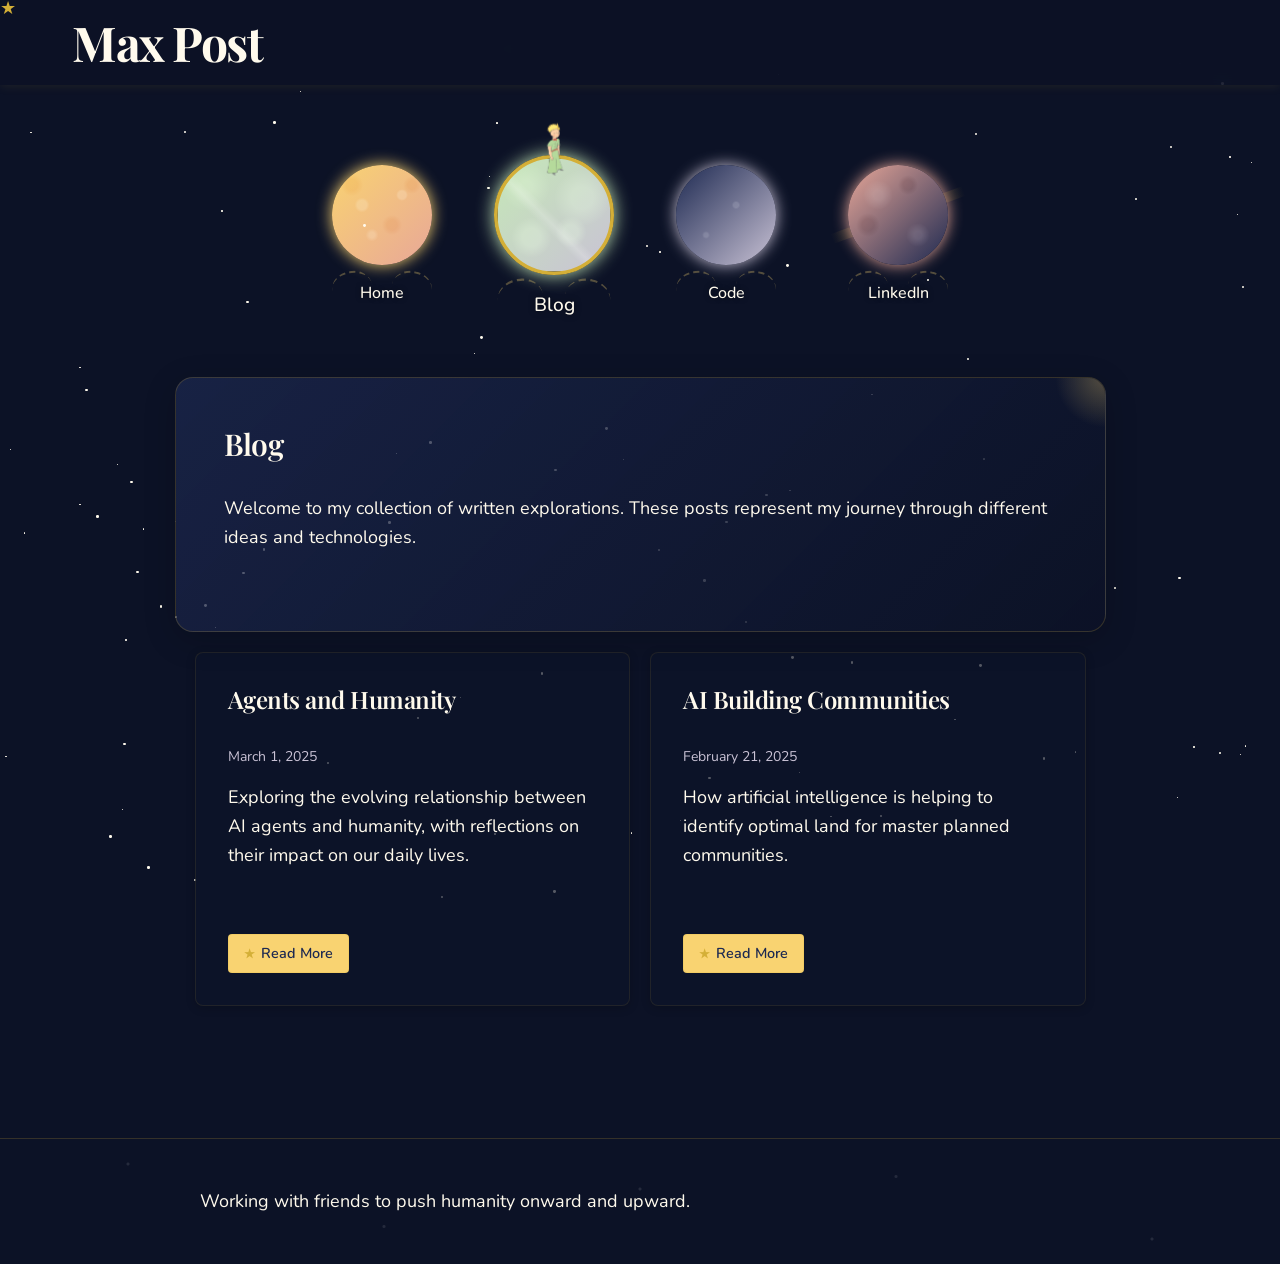
==== commit 40fdbabf: "Add files via upload" ====
--- a/blog/index.html
+++ b/blog/index.html
@@ -3,39 +3,46 @@
 <head>
     <meta charset="UTF-8">
     <meta name="viewport" content="width=device-width, initial-scale=1.0">
-    <title>Blog | Max Post</title>
+    <title>Blog | Maximillian Post</title>
+    <meta name="description" content="Explorations and thoughts from Maximillian Post.">
     <link rel="stylesheet" href="../styles.css">
+    <script src="../scripts.js" defer></script>
 </head>
 <body>
-    <!-- Abstract Shapes -->
-    <div class="abstract-shape shape-1"></div>
-    <div class="abstract-shape shape-2"></div>
-    <div class="abstract-shape shape-3"></div>
-
     <header>
         <h1>Max Post</h1>
-        <button class="menu-toggle" aria-label="Toggle menu">
-            <span class="menu-line"></span>
-            <span class="menu-line"></span>
-            <span class="menu-line"></span>
-        </button>
-        <nav class="nav-menu">
-            <a href="../index.html">HOME</a>
-            <a href="index.html">BLOG</a>
-            <a href="https://github.com/maxcpost" target="_blank">CODE</a>
-            <a href="https://linkedin.com/in/max-c-post" target="_blank">LINKEDIN</a>
-        </nav>
     </header>
-
+    
+    <nav class="cosmic-navigation">
+        <div class="planet home-planet" data-name="Home">
+            <a href="../index.html">Home</a>
+        </div>
+        <div class="planet blog-planet" data-name="Blog">
+            <a href="index.html">Blog</a>
+        </div>
+        <div class="planet code-planet" data-name="Code">
+            <a href="https://github.com/maximillianpost" target="_blank" rel="noopener">Code</a>
+        </div>
+        <div class="planet linkedin-planet" data-name="LinkedIn">
+            <a href="https://linkedin.com/in/maximillian-post" target="_blank" rel="noopener">LinkedIn</a>
+        </div>
+    </nav>
+    
     <main>
-        <section>
-            <h2>Blog Posts</h2>
+        <section class="intro-planet">
+            <div class="planet-content">
+                <h2>Blog</h2>
+                <p>Welcome to my collection of written explorations. These posts represent my journey through different ideas and technologies.</p>
+            </div>
+        </section>
+        
+        <section class="post-section">
             <div class="post-list">
                 <article class="post-item">
                     <a href="agents-and-humanity.html" class="post-item-link">
                         <h2>Agents and Humanity</h2>
-                        <div class="post-date">March 1, 2024</div>
-                        <p>Exploring the evolving relationship between AI agents and humanity as we navigate the future of collaboration between human intelligence and artificial systems.</p>
+                        <div class="post-date">March 1, 2025</div>
+                        <p>Exploring the evolving relationship between AI agents and humanity, with reflections on their impact on our daily lives.</p>
                     </a>
                     <a href="agents-and-humanity.html" class="read-more">Read More</a>
                 </article>
@@ -43,27 +50,21 @@
                 <article class="post-item">
                     <a href="ai-building-communities.html" class="post-item-link">
                         <h2>AI Building Communities</h2>
-                        <div class="post-date">February 20, 2024</div>
-                        <p>We are creating systems that provide real value that can be used to exponentially increase our ability to develop master planned communities.</p>
+                        <div class="post-date">February 21, 2025</div>
+                        <p>How artificial intelligence is helping to identify optimal land for master planned communities.</p>
                     </a>
                     <a href="ai-building-communities.html" class="read-more">Read More</a>
                 </article>
             </div>
         </section>
     </main>
-
+    
     <footer>
-        <p>© 2024 Max Post</p>
+        <p>Working with friends to push humanity onward and upward.</p>
+        <!-- Footer quote will be added by JavaScript -->
+        <div class="stars-above"></div>
     </footer>
-
-    <script>
-        document.querySelector('.menu-toggle').addEventListener('click', function() {
-            this.classList.toggle('active');
-            document.querySelector('.nav-menu').classList.toggle('active');
-        });
-    </script>
     
-    <!-- Add reference to main scripts.js file -->
-    <script src="../scripts.js"></script>
+    <!-- No scroll to top button needed - it will be added by JavaScript -->
 </body>
 </html> 
--- a/styles.css
+++ b/styles.css
@@ -1,20 +1,30 @@
 /* Google Fonts Import */
-@import url('https://fonts.googleapis.com/css2?family=Inter:wght@300;400;500;600;700&display=swap');
+@import url('https://fonts.googleapis.com/css2?family=Playfair+Display:wght@400;500;600;700&family=Nunito:wght@300;400;600;700&family=Caveat:wght@400;500;600&display=swap');
 
 :root {
-    /* Color Palette - Dark Professional Tech Brand */
-    --color-primary: #00E5FF;         /* Vibrant Cyan */
-    --color-primary-light: #5FFFFF;   /* Light Cyan */
-    --color-primary-dark: #00B8D4;    /* Dark Cyan */
-    --color-accent: #FF3366;          /* Vibrant Magenta */
-    --color-accent2: #41B883;         /* Vibrant Green */
-    --color-background: #000000;      /* Black Background */
-    --color-surface: #111111;         /* Dark Surface */
-    --color-surface-secondary: #1A1A1A; /* Secondary Surface */
-    --color-text: #FFFFFF;            /* White Text */
-    --color-text-secondary: #AAAAAA;  /* Light Gray Text */
-    --color-border: #333333;          /* Dark Gray Border */
-    --color-shadow: rgba(0, 0, 0, 0.5); /* Dark Shadow */
+    /* Color Palette - The Little Prince Inspired */
+    --midnight-blue: #1D2951;    /* Deep night sky */
+    --dark-space: #0C1226;       /* Darker background for space */
+    --sunset-yellow: #F9D371;    /* The Prince's hair and desert sand */
+    --rose-pink: #E8A798;        /* The rose and sunset hues */
+    --pale-mint: #C5E8B7;        /* Planet foliage and accents */
+    --soft-lavender: #C9C2D5;    /* Twilight skies */
+    --cream: #FFFAED;            /* Paper-like texture */
+    --gold: #D4AF37;             /* Stars and special elements */
+    
+    /* Original palette kept for reference but not used */
+    --color-primary: var(--gold);
+    --color-primary-light: var(--sunset-yellow);
+    --color-primary-dark: var(--midnight-blue);
+    --color-accent: var(--rose-pink);
+    --color-accent2: var(--pale-mint);
+    --color-background: var(--dark-space);
+    --color-surface: rgba(29, 41, 81, 0.6);
+    --color-surface-secondary: rgba(29, 41, 81, 0.8);
+    --color-text: var(--cream);
+    --color-text-secondary: var(--soft-lavender);
+    --color-border: rgba(196, 194, 213, 0.2);
+    --color-shadow: rgba(0, 0, 0, 0.5);
     
     /* Spacing */
     --space-xs: 0.5rem;
@@ -28,6 +38,7 @@
     --radius-md: 12px;
     --radius-lg: 18px;
     --radius-xl: 24px;
+    --radius-circle: 50%;
 
     /* Typography scale */
     --text-xs: 0.75rem;   /* 12px */
@@ -61,20 +72,59 @@
 }
 
 body {
-    font-family: 'Inter', -apple-system, BlinkMacSystemFont, sans-serif;
+    font-family: 'Nunito', -apple-system, BlinkMacSystemFont, sans-serif;
     line-height: 1.5;
-    background-color: var(--color-background);
-    color: var(--color-text);
+    background-color: var(--dark-space);
+    color: var(--cream);
     margin: 0;
     padding: 0;
     min-height: 100vh;
     -webkit-text-size-adjust: 100%;
-    background-image: none;
+    position: relative;
+    overflow-x: hidden;
     
     /* Flex layout to push footer to bottom */
     display: flex;
     flex-direction: column;
     min-height: 100vh;
+}
+
+/* Star field background */
+.star {
+    position: absolute;
+    background-color: var(--cream);
+    border-radius: 50%;
+    z-index: 0;
+}
+
+.star.twinkle {
+    animation: twinkle 4s infinite ease-in-out;
+}
+
+.star.shooting {
+    position: absolute;
+    width: 2px;
+    height: 2px;
+    background-color: var(--gold);
+    border-radius: 50%;
+    animation: shooting 5s linear forwards;
+    opacity: 0;
+}
+
+@keyframes twinkle {
+    0%, 100% { opacity: 0.3; transform: scale(1); }
+    50% { opacity: 1; transform: scale(1.2); }
+}
+
+@keyframes shooting {
+    0% { 
+        transform: translateX(0) translateY(0); 
+        opacity: 1;
+    }
+    100% { 
+        transform: translateX(300px) translateY(300px); 
+        opacity: 0;
+    }
 }
 
 /* Layout */
@@ -82,6 +132,8 @@
     max-width: 1200px;
     margin: 0 auto;
     padding: var(--space-md);
+    position: relative;
+    z-index: 1;
     
     /* Make main content area grow to push footer down */
     flex: 1 0 auto;
@@ -89,11 +141,11 @@
 
 /* Typography */
 h1, h2, h3 {
-    font-family: 'Inter', -apple-system, BlinkMacSystemFont, sans-serif;
-    font-weight: 600;
-    line-height: 1.1;
+    font-family: 'Playfair Display', serif;
+    font-weight: var(--font-semibold);
+    line-height: 1.2;
     margin-bottom: var(--space-md);
-    color: var(--color-text);
+    color: var(--cream);
     letter-spacing: -0.02em;
 }
 
@@ -121,31 +173,52 @@
 p {
     margin-bottom: var(--space-md);
     font-size: 1.125rem;
-    color: var(--color-text);
+    color: var(--cream);
     line-height: 1.6;
     max-width: 75ch;
 }
 
 a {
-    color: var(--color-primary);
+    color: var(--sunset-yellow);
     text-decoration: none;
     transition: all 0.2s ease;
     border-bottom: none;
 }
 
 a:hover {
-    color: var(--color-primary-light);
+    color: var(--gold);
     border-bottom: none;
 }
 
 strong, b {
     font-weight: 600;
-    color: var(--color-text);
+    color: var(--sunset-yellow);
+}
+
+blockquote, .prince-quote {
+    font-family: 'Caveat', cursive;
+    font-size: 1.4em;
+    line-height: 1.4;
+    color: var(--rose-pink);
+    border-left: 3px solid var(--rose-pink);
+    padding-left: var(--space-md);
+    margin: var(--space-md) 0;
+    position: relative;
+}
+
+blockquote::before, .prince-quote::before {
+    content: '"';
+    font-size: 3em;
+    position: absolute;
+    left: -10px;
+    top: -20px;
+    color: var(--rose-pink);
+    opacity: 0.3;
 }
 
 /* Header and Navigation */
 header {
-    background: rgba(17, 17, 17, 0.8);
+    background: rgba(13, 18, 38, 0.8);
     backdrop-filter: blur(10px);
     -webkit-backdrop-filter: blur(10px);
     width: 100%;
@@ -153,7 +226,7 @@
     position: sticky;
     top: 0;
     z-index: 10;
-    box-shadow: 0 1px 10px rgba(0, 229, 255, 0.1);
+    box-shadow: 0 1px 10px rgba(212, 175, 55, 0.1);
 }
 
 header h1 {
@@ -161,132 +234,783 @@
     padding: 0 var(--space-md);
     max-width: 1200px;
     margin: 0 auto;
-    font-size: 1.5rem;
-    font-weight: 600;
-}
-
-.menu-toggle {
-    display: none;
-    position: absolute;
-    top: 1rem;
-    right: 1.5rem;
-    width: 44px;
-    height: 44px;
-    background: transparent;
-    border: none;
+    display: flex;
+    align-items: center;
+    justify-content: space-between;
+}
+
+.subtitle {
+    font-family: 'Caveat', cursive;
+    font-size: var(--text-md);
+    color: var(--sunset-yellow);
+    margin-left: var(--space-sm);
+    opacity: 0.8;
+}
+
+/* Cosmic Navigation */
+.cosmic-navigation {
+    display: flex;
+    justify-content: center;
+    align-items: center;
+    padding: var(--space-md);
+    padding-top: var(--space-xl);
+    gap: calc(var(--space-lg) * 1.5);
+    max-width: 1200px;
+    margin: 0 auto;
+    min-height: 160px;
+    position: relative;
+}
+
+/* Planet Styles with Realistic Features */
+.planet {
+    position: relative;
+    width: 60px;
+    height: 60px;
+    border-radius: 50%;
+    display: flex;
+    justify-content: center;
+    align-items: center;
+    transition: all 0.3s ease;
     cursor: pointer;
-    padding: 8px;
-    z-index: 100;
-    border-radius: var(--radius-sm);
-}
-
-.menu-line {
-    display: block;
-    width: 100%;
-    height: 2px;
-    background: var(--color-text);
-    margin: 6px 0;
-    transition: 0.3s;
-}
-
-.menu-toggle.active .menu-line:nth-child(1) {
-    transform: translateY(8px) rotate(45deg);
-}
-
-.menu-toggle.active .menu-line:nth-child(2) {
-    opacity: 0;
-}
-
-.menu-toggle.active .menu-line:nth-child(3) {
-    transform: translateY(-8px) rotate(-45deg);
-}
-
-nav {
-    max-width: 1200px;
-    margin: var(--space-xs) auto 0;
-    padding: 0 var(--space-md);
-    display: flex;
-    justify-content: flex-start;
-    gap: var(--space-lg);
-}
-
-nav a {
-    font-family: 'Inter', sans-serif;
-    color: var(--color-text);
-    text-decoration: none;
-    font-weight: 500;
-    padding: var(--space-xs) 0;
-    display: inline-block;
-    text-transform: none;
-    font-size: 0.9375rem;
-    letter-spacing: -0.01em;
-    position: relative;
-    border-bottom: none;
-}
-
-nav a::after {
+    box-shadow: 0 4px 15px rgba(0, 0, 0, 0.3);
+    overflow: visible;
+}
+
+.planet::before {
     content: '';
     position: absolute;
-    bottom: 0;
-    left: 0;
-    width: 0;
-    height: 1px;
-    background: var(--color-primary);
-    transition: width 0.2s ease;
-}
-
-nav a:hover::after {
-    width: 100%;
-}
-
-nav a:hover {
-    color: var(--color-primary);
-}
-
-/* Sections */
-section {
-    margin-bottom: var(--space-xl);
-    background: var(--color-surface);
-    padding: var(--space-xl);
-    border-radius: var(--radius-md);
-    box-shadow: 0 4px 20px rgba(0, 0, 0, 0.3), 0 0 0 1px rgba(255, 255, 255, 0.05);
-    position: relative;
-    border-top: none;
-    overflow: hidden;
-}
-
-section::before {
-    display: none;
-}
-
-.intro p {
-    font-size: 1.25rem;
-    color: var(--color-text);
-    font-weight: 400;
-}
-
-.intro p:first-of-type::first-letter {
-    font-family: inherit;
-    float: none;
-    font-size: inherit;
-    line-height: inherit;
-    padding: 0;
-    color: inherit;
-}
-
-/* Add a subtle grid pattern to the background */
-body::before {
-    content: '';
-    position: fixed;
     top: 0;
     left: 0;
     width: 100%;
     height: 100%;
-    background-image: linear-gradient(rgba(0, 229, 255, 0.05) 1px, transparent 1px),
-                     linear-gradient(90deg, rgba(0, 229, 255, 0.05) 1px, transparent 1px);
-    background-size: 20px 20px;
+    border-radius: 50%;
+    opacity: 1;
+    mix-blend-mode: soft-light;
+    pointer-events: none;
+}
+
+.planet a {
+    display: block;
+    text-indent: -9999px;
+    width: 100%;
+    height: 100%;
+    position: absolute;
+    border-radius: 50%;
+    z-index: 2;
+}
+
+/* Planet label - create arching text effect */
+.planet-label {
+    position: absolute;
+    width: 100%;
+    bottom: -30px;
+    left: 0;
+    text-align: center;
+    font-size: var(--text-sm);
+    color: var(--cream);
+    font-weight: var(--font-medium);
+    pointer-events: none;
+    display: flex;
+    justify-content: center;
+    align-items: center;
+    padding-top: 10px;
+    text-shadow: 0 0 5px rgba(0, 0, 0, 0.5);
+}
+
+.planet-label::before,
+.planet-label::after {
+    content: '';
+    position: absolute;
+    top: 0;
+    width: 40%;
+    height: 30px;
+    border-top: 2px dashed rgba(249, 211, 113, 0.3);
+    border-radius: 50%;
+}
+
+.planet-label::before {
+    left: 0;
+    transform: rotate(-10deg);
+}
+
+.planet-label::after {
+    right: 0;
+    transform: rotate(10deg);
+}
+
+/* The Little Prince figure */
+.little-prince {
+    position: absolute;
+    top: -20px;
+    left: 50%;
+    transform: translateX(-50%);
+    width: 15px;
+    height: 30px;
+    background-image: url('prince.png');
+    background-size: contain;
+    background-repeat: no-repeat;
+    background-position: bottom center;
+    z-index: 20;
+    opacity: 0;
+    transition: opacity 0.3s ease;
+    pointer-events: none;
+}
+
+.planet.active {
+    border: 3px solid var(--gold);
+    transform: scale(1.2);
+    z-index: 5;
+}
+
+.planet.active .little-prince {
+    opacity: 1;
+}
+
+/* Path between planets */
+.planet-path {
+    position: absolute;
+    top: 0;
+    left: 0;
+    width: 100%;
+    height: 100%;
+    pointer-events: none;
+    z-index: 1;
+}
+
+/* Home Planet - Desert/Rose planet inspired by the Little Prince's asteroid B-612 */
+.home-planet {
+    background: linear-gradient(135deg, var(--sunset-yellow), var(--rose-pink));
+    box-shadow: 0 0 15px var(--sunset-yellow);
+}
+
+.home-planet::before {
+    background: radial-gradient(circle at 30% 40%, rgba(255, 255, 255, 0.4) 5%, transparent 8%),
+                radial-gradient(circle at 70% 30%, rgba(255, 255, 255, 0.4) 4%, transparent 6%),
+                radial-gradient(circle at 40% 70%, rgba(255, 255, 255, 0.4) 3%, transparent 7%),
+                radial-gradient(circle at 20% 20%, rgba(0, 0, 0, 0.2) 5%, transparent 10%),
+                radial-gradient(circle at 60% 60%, rgba(0, 0, 0, 0.2) 6%, transparent 12%),
+                radial-gradient(circle at 80% 20%, rgba(0, 0, 0, 0.2) 4%, transparent 8%);
+}
+
+/* Blog Planet - Lush blue/green planet with oceans and continents */
+.blog-planet {
+    background: linear-gradient(135deg, var(--pale-mint), var(--soft-lavender));
+    box-shadow: 0 0 15px var(--pale-mint);
+}
+
+.blog-planet::before {
+    background: radial-gradient(circle at 25% 25%, rgba(197, 232, 183, 0.7) 5%, transparent 20%),
+                radial-gradient(circle at 75% 35%, rgba(197, 232, 183, 0.7) 10%, transparent 25%),
+                radial-gradient(circle at 65% 65%, rgba(197, 232, 183, 0.7) 7%, transparent 15%),
+                radial-gradient(circle at 30% 70%, rgba(197, 232, 183, 0.7) 8%, transparent 18%);
+}
+
+.blog-planet::after {
+    content: '';
+    position: absolute;
+    width: 100%;
+    height: 100%;
+    background: linear-gradient(45deg, transparent 40%, rgba(255, 255, 255, 0.2) 45%, transparent 50%);
+    border-radius: 50%;
+    pointer-events: none;
+}
+
+/* Code Planet - Tech-inspired dark planet with circuit patterns */
+.code-planet {
+    background: linear-gradient(135deg, var(--midnight-blue), var(--soft-lavender));
+    box-shadow: 0 0 15px var(--soft-lavender);
+}
+
+.code-planet::before {
+    background: 
+        linear-gradient(90deg, transparent 90%, rgba(255, 255, 255, 0.3) 90%, rgba(255, 255, 255, 0.3) 92%, transparent 92%) 0 0 / 20% 20%,
+        linear-gradient(0deg, transparent 90%, rgba(255, 255, 255, 0.3) 90%, rgba(255, 255, 255, 0.3) 92%, transparent 92%) 0 0 / 20% 20%,
+        radial-gradient(circle at 60% 40%, rgba(255, 255, 255, 0.3) 3%, transparent 5%),
+        radial-gradient(circle at 30% 70%, rgba(255, 255, 255, 0.3) 2%, transparent 4%);
+}
+
+/* LinkedIn Planet - Reddish/pink planet with rings */
+.linkedin-planet {
+    background: linear-gradient(135deg, var(--rose-pink), var(--midnight-blue));
+    box-shadow: 0 0 15px var(--rose-pink);
+    position: relative;
+}
+
+.linkedin-planet::before {
+    background: radial-gradient(circle at 30% 30%, rgba(255, 255, 255, 0.3) 5%, transparent 15%),
+                radial-gradient(circle at 70% 70%, rgba(255, 255, 255, 0.3) 4%, transparent 12%),
+                radial-gradient(circle at 20% 60%, rgba(0, 0, 0, 0.2) 6%, transparent 12%),
+                radial-gradient(circle at 60% 20%, rgba(0, 0, 0, 0.2) 5%, transparent 10%);
+}
+
+.linkedin-planet::after {
+    content: '';
+    position: absolute;
+    width: 140%;
+    height: 10px;
+    background: linear-gradient(90deg, transparent, var(--gold), transparent);
+    top: 50%;
+    left: -20%;
+    transform: translateY(-50%) rotate(-20deg);
+    opacity: 0.6;
+    pointer-events: none;
     z-index: -1;
-    pointer-events: none;
+}
+
+.planet:hover {
+    transform: scale(1.3);
+    z-index: 10;
+}
+
+/* Media Queries for Responsive Planets */
+@media (min-width: 768px) {
+    .planet {
+        width: 80px;
+        height: 80px;
+    }
+    
+    .little-prince {
+        width: 18px;
+        height: 36px;
+        top: -24px;
+    }
+}
+
+@media (min-width: 1024px) {
+    .planet {
+        width: 100px;
+        height: 100px;
+    }
+    
+    .planet-label {
+        font-size: var(--text-base);
+        bottom: -40px;
+    }
+    
+    .little-prince {
+        width: 22px;
+        height: 44px;
+        top: -30px;
+    }
+}
+
+@media (max-width: 768px), (prefers-reduced-motion) {
+    /* Reduce animations for better performance on mobile or when users prefer reduced motion */
+    .star.twinkle {
+        animation-duration: 6s; /* Slower twinkle */
+    }
+    
+    .star.shooting {
+        /* Limit the number of shooting stars on mobile */
+        opacity: 0;
+        animation: none;
+    }
+    
+    /* Reduce the number of stars on mobile for better performance */
+    .star:nth-child(2n+1) {
+        opacity: 0;
+    }
+    
+    /* Make toast notifications more compact */
+    .toast {
+        min-width: 250px;
+        max-width: 100%;
+        padding: 10px;
+    }
+    
+    .menu-toggle {
+        display: flex !important;
+    }
+    
+    .nav-menu {
+        position: fixed;
+        top: 0;
+        right: -100%;
+        width: 80%;
+        height: 100vh;
+        background: var(--dark-space);
+        display: flex;
+        flex-direction: column;
+        padding: 80px 20px 20px;
+        transition: right 0.3s ease;
+        z-index: 15;
+    }
+    
+    .nav-menu.active {
+        right: 0;
+    }
+    
+    .nav-menu a {
+        margin: 10px 0;
+        padding: 10px;
+        text-align: center;
+        min-height: 44px;
+        display: flex;
+        align-items: center;
+        justify-content: center;
+    }
+    
+    .cosmic-navigation {
+        flex-wrap: wrap;
+        justify-content: space-around;
+        gap: var(--space-md);
+        padding: var(--space-sm);
+        padding-top: var(--space-lg);
+    }
+    
+    .planet {
+        width: 60px;
+        height: 60px;
+        margin: 8px;
+    }
+    
+    .planet-label {
+        font-size: var(--text-xs);
+        bottom: -22px;
+    }
+    
+    .little-prince {
+        width: 14px;
+        height: 28px;
+        top: -19px;
+    }
+    
+    .post-list {
+        grid-template-columns: 1fr;
+    }
+    
+    .intro-planet {
+        padding: var(--space-md);
+    }
+    
+    h1 {
+        font-size: calc(var(--text-3xl) - 0.5rem);
+        line-height: 1.2;
+    }
+    
+    h2 {
+        font-size: calc(var(--text-xl) - 0.25rem);
+    }
+    
+    .planet::before {
+        animation-duration: 180s;
+    }
+    
+    blockquote, .prince-quote {
+        font-size: 1.2em;
+        padding-left: var(--space-sm);
+    }
+    
+    footer {
+        padding: var(--space-md) var(--space-sm) var(--space-xs);
+    }
+    
+    main {
+        padding: var(--space-xs) var(--space-sm);
+        max-width: 100%;
+    }
+    
+    .planet-content {
+        padding: 0;
+        width: 100%;
+    }
+    
+    .post-list {
+        grid-template-columns: 1fr;
+        gap: var(--space-sm);
+        margin: 0;
+        width: 100%;
+    }
+    
+    .post-item {
+        padding: var(--space-sm);
+        margin-bottom: var(--space-sm);
+    }
+    
+    .prince-quote {
+        font-size: 1.2rem;
+        padding: 15px 20px;
+        margin: var(--space-sm) 0;
+    }
+}
+
+@media (max-width: 480px) {
+    .cosmic-navigation {
+        width: 85%;
+        padding: 70px 15px 20px 30px;
+        gap: 15px;
+    }
+    
+    .cosmic-navigation .planet {
+        width: 60px;
+        height: 60px;
+    }
+    
+    .cosmic-navigation .planet-label {
+        left: calc(100% + 12px);
+        font-size: 14px;
+        min-width: 100px;
+    }
+    
+    .cosmic-navigation .little-prince {
+        width: 15px;
+        height: 30px;
+    }
+    
+    /* Ensure Little Prince is visible even on smaller screens */
+    .cosmic-navigation .planet.active .little-prince {
+        left: -25px;
+        width: 14px;
+        height: 28px;
+    }
+    
+    .cosmic-navigation .planet-link {
+        margin: 10px 0;
+    }
+    
+    .cosmic-navigation .planet-link + .planet-link {
+        margin-top: 15px;
+    }
+    
+    main {
+        padding: var(--space-xs);
+    }
+    
+    .planet-content {
+        width: 100%;
+    }
+    
+    p {
+        font-size: 1rem;
+        line-height: 1.5;
+        margin-bottom: var(--space-xs);
+    }
+    
+    h1, h2, h3 {
+        margin-bottom: var(--space-xs);
+    }
+    
+    blockquote, .prince-quote {
+        margin: var(--space-xs) 0;
+        padding: 10px 15px;
+    }
+}
+
+@media (max-height: 480px) and (orientation: landscape) {
+    .cosmic-navigation {
+        min-height: 120px;
+        padding-top: var(--space-md);
+    }
+    
+    header {
+        padding: var(--space-xs) 0;
+    }
+    
+    .intro-planet {
+        padding: var(--space-sm);
+        margin-top: var(--space-sm);
+    }
+}
+
+/* Mobile Navigation Toggle */
+.menu-toggle {
+    display: none;
+    background: none;
+    border: none;
+    cursor: pointer;
+    padding: 10px;
+    z-index: 50;
+    position: fixed;
+    top: 15px;
+    right: 15px;
+    width: 45px;
+    height: 45px;
+    border-radius: 50%;
+    background-color: rgba(13, 18, 38, 0.8);
+    backdrop-filter: blur(5px);
+    -webkit-backdrop-filter: blur(5px);
+    box-shadow: 0 2px 8px rgba(0, 0, 0, 0.3);
+    display: flex;
+    flex-direction: column;
+    align-items: center;
+    justify-content: center;
+    transition: background-color 0.3s ease;
+}
+
+.menu-toggle:hover {
+    background-color: rgba(29, 41, 81, 0.9);
+}
+
+.menu-line {
+    display: block;
+    width: 25px;
+    height: 2px;
+    background-color: var(--cream);
+    margin: 3px 0;
+    transition: all 0.3s ease;
+}
+
+.menu-toggle.active .menu-line:nth-child(1) {
+    transform: rotate(45deg) translate(5px, 5px);
+    background-color: var(--sunset-yellow);
+}
+
+.menu-toggle.active .menu-line:nth-child(2) {
+    opacity: 0;
+}
+
+.menu-toggle.active .menu-line:nth-child(3) {
+    transform: rotate(-45deg) translate(5px, -5px);
+    background-color: var(--sunset-yellow);
+}
+
+/* Cosmic Navigation - Mobile Styles */
+@media (max-width: 768px) {
+    .menu-toggle {
+        display: flex !important;
+    }
+    
+    .cosmic-navigation {
+        position: fixed;
+        top: 0;
+        right: -100%;
+        width: 85%;
+        max-width: 300px;
+        height: 100vh;
+        background: rgba(13, 18, 38, 0.95);
+        backdrop-filter: blur(10px);
+        -webkit-backdrop-filter: blur(10px);
+        flex-direction: column;
+        justify-content: center;
+        align-items: flex-start;
+        padding: 80px 0 20px 40px;
+        gap: 25px;
+        transition: right 0.3s ease;
+        z-index: 25;
+        border-left: 1px solid rgba(212, 175, 55, 0.2);
+        box-shadow: -5px 0 15px rgba(0, 0, 0, 0.3);
+        overflow-y: auto;
+        margin: 0;
+        min-height: 100vh;
+    }
+    
+    .cosmic-navigation.active {
+        right: 0;
+    }
+    
+    /* Update planet sizing for vertical display */
+    .cosmic-navigation .planet {
+        width: 70px;
+        height: 70px;
+        margin: 0;
+        display: flex;
+        align-items: center;
+        position: relative;
+    }
+    
+    .cosmic-navigation .planet-label {
+        bottom: auto;
+        width: auto;
+        left: calc(100% + 15px);
+        top: 50%;
+        transform: translateY(-50%);
+        text-align: left;
+        min-width: 120px;
+        padding-top: 0;
+    }
+    
+    .cosmic-navigation .planet-label::before,
+    .cosmic-navigation .planet-label::after {
+        display: none;
+    }
+    
+    /* Position Little Prince correctly on vertical planets */
+    .cosmic-navigation .planet.active .little-prince {
+        top: 50%;
+        left: -30px;
+        transform: translateY(-50%);
+        opacity: 1;
+        width: 18px;
+        height: 36px;
+        filter: drop-shadow(0 0 5px rgba(249, 211, 113, 0.7));
+        z-index: 5;
+    }
+    
+    /* Keep transition for when active state changes */
+    .cosmic-navigation .little-prince {
+        transition: all 0.3s ease;
+        pointer-events: none;
+    }
+    
+    /* Add a special indicator for planets that have the Little Prince */
+    .cosmic-navigation .planet-link {
+        position: relative;
+    }
+    
+    .cosmic-navigation .planet-link::before {
+        content: '';
+        position: absolute;
+        left: -15px;
+        top: 50%;
+        transform: translateY(-50%);
+        width: 4px;
+        height: 0;
+        background: var(--gold);
+        transition: height 0.3s ease;
+        border-radius: 2px;
+        opacity: 0;
+    }
+    
+    /* Separate rule for active planet links */
+    .cosmic-navigation .planet-link-active::before {
+        height: 70%;
+        opacity: 0.7;
+    }
+    
+    /* Add active planet styling to make it clearer */
+    .cosmic-navigation .planet.active {
+        box-shadow: 0 0 15px var(--gold), 0 0 5px var(--sunset-yellow);
+    }
+    
+    /* Make each planet-link item a full row */
+    .cosmic-navigation .planet-link {
+        position: relative;
+        display: flex;
+        align-items: center;
+        width: 100%;
+        margin: 15px 0;
+        padding: 5px 0;
+    }
+    
+    /* Ensure the planets are clearly stacked vertically */
+    .cosmic-navigation .planet-link + .planet-link {
+        margin-top: 20px;
+    }
+    
+    /* Add a subtle separator between planets */
+    .cosmic-navigation .planet-link:not(:last-child)::after {
+        content: '';
+        position: absolute;
+        bottom: -10px;
+        left: -20px;
+        width: calc(100% + 30px);
+        height: 1px;
+        background: linear-gradient(to right, transparent, rgba(212, 175, 55, 0.2), transparent);
+    }
+    
+    /* Modal backdrop when menu is open */
+    .menu-backdrop {
+        position: fixed;
+        top: 0;
+        left: 0;
+        width: 100%;
+        height: 100%;
+        background-color: rgba(0, 0, 0, 0.5);
+        z-index: 24;
+        opacity: 0;
+        visibility: hidden;
+        transition: opacity 0.3s ease;
+        pointer-events: auto;
+    }
+    
+    .menu-backdrop.active {
+        opacity: 1;
+        visibility: visible;
+    }
+    
+    /* Hide desktop planet paths in mobile menu */
+    .cosmic-navigation .planet-path {
+        display: none;
+    }
+    
+    /* Add close button to the menu */
+    .cosmic-navigation::before {
+        content: '×';
+        position: absolute;
+        top: 20px;
+        right: 20px;
+        font-size: 32px;
+        color: var(--cream);
+        cursor: pointer;
+    }
+    
+    /* Remove the title from the menu */
+    .cosmic-navigation::after {
+        content: '';
+        display: none;
+    }
+}
+
+/* Small mobile adjustments */
+@media (max-width: 480px) {
+    .cosmic-navigation {
+        width: 85%;
+        padding: 70px 15px 20px 30px;
+        gap: 15px;
+    }
+    
+    .cosmic-navigation .planet {
+        width: 60px;
+        height: 60px;
+    }
+    
+    .cosmic-navigation .planet-label {
+        left: calc(100% + 12px);
+        font-size: 14px;
+        min-width: 100px;
+    }
+    
+    .cosmic-navigation .little-prince {
+        width: 15px;
+        height: 30px;
+    }
+    
+    /* Ensure Little Prince is visible even on smaller screens */
+    .cosmic-navigation .planet.active .little-prince {
+        left: -25px;
+        width: 14px;
+        height: 28px;
+    }
+    
+    .cosmic-navigation .planet-link {
+        margin: 10px 0;
+    }
+    
+    .cosmic-navigation .planet-link + .planet-link {
+        margin-top: 15px;
+    }
+}
+
+/* Content Sections */
+.intro-planet {
+    position: relative;
+    background: linear-gradient(135deg, rgba(29, 41, 81, 0.7), rgba(12, 18, 38, 0.9));
+    border-radius: var(--radius-lg);
+    padding: var(--space-lg);
+    margin-top: var(--space-lg);
+    border: 1px solid rgba(212, 175, 55, 0.2);
+    box-shadow: 0 8px 32px rgba(0, 0, 0, 0.2);
+    position: relative;
+    overflow: hidden;
+    z-index: 1;
+}
+
+.intro-planet::before {
+    content: '';
+    position: absolute;
+    top: -50px;
+    right: -50px;
+    width: 100px;
+    height: 100px;
+    background: radial-gradient(circle, var(--sunset-yellow) 0%, transparent 70%);
+    opacity: 0.3;
+    border-radius: 50%;
+    z-index: -1;
+}
+
+.planet-content {
+    position: relative;
+    z-index: 2;
 }
 
 /* Blog Posts */
@@ -297,26 +1021,26 @@
 }
 
 .post-item {
-    background: var(--color-surface);
+    background: linear-gradient(135deg, rgba(29, 41, 81, 0.9), rgba(12, 18, 38, 0.8));
     border-radius: var(--radius-md);
     padding: var(--space-md);
     transition: all 0.2s ease;
-    box-shadow: 0 4px 20px rgba(0, 0, 0, 0.3), 0 0 0 1px rgba(255, 255, 255, 0.05);
-    border: none;
+    box-shadow: 0 4px 20px rgba(0, 0, 0, 0.3);
+    border: 1px solid rgba(212, 175, 55, 0.1);
     display: flex;
     flex-direction: column;
     position: relative;
     overflow: hidden;
     animation: fadeInUp 0.4s ease-out;
     animation-fill-mode: both;
-    transition: all 0.3s cubic-bezier(0.25, 0.46, 0.45, 0.94); /* Smooth easing */
+    transition: all 0.3s cubic-bezier(0.25, 0.46, 0.45, 0.94);
 }
 
 /* Make the entire post item a clickable area */
 .post-item-link {
     display: block;
     text-decoration: none;
-    color: var(--color-text);
+    color: var(--cream);
     flex: 1;
     margin-bottom: var(--space-md);
     position: relative;
@@ -326,12 +1050,12 @@
 }
 
 .post-item-link:hover {
-    color: var(--color-text);
+    color: var(--cream);
     text-decoration: none;
 }
 
 .post-item-link:hover h2 {
-    color: var(--color-primary);
+    color: var(--sunset-yellow);
     transition: color 0.2s ease;
 }
 
@@ -342,13 +1066,13 @@
     left: 0;
     width: 4px;
     height: 0;
-    background: var(--color-primary);
+    background: var(--sunset-yellow);
     transition: height 0.3s ease;
 }
 
 .post-item:hover {
-    transform: translateY(-2px);
-    box-shadow: 0 8px 30px rgba(0, 0, 0, 0.4), 0 0 0 1px rgba(0, 229, 255, 0.1);
+    transform: translateY(-5px) rotate(1deg);
+    box-shadow: 0 8px 30px rgba(0, 0, 0, 0.4), 0 0 0 1px rgba(249, 211, 113, 0.1);
 }
 
 .post-item:hover::after {
@@ -358,7 +1082,7 @@
 .post-item h2 {
     margin-top: 0;
     font-size: 1.5rem;
-    color: var(--color-text);
+    color: var(--cream);
     border-bottom: none;
     display: block;
     padding-bottom: 0;
@@ -366,432 +1090,47 @@
 }
 
 .post-date {
-    font-family: 'Inter', sans-serif;
-    color: var(--color-text-secondary);
-    margin: var(--space-xs) 0 var(--space-sm);
-    font-size: 0.875rem;
-}
-
+    color: var(--soft-lavender);
+    font-size: var(--text-sm);
+    margin-bottom: var(--space-sm);
+}
+
+/* Read More Button */
 .read-more {
-    margin-top: auto;
+    display: inline-block;
+    color: var(--sunset-yellow);
+    font-weight: 600;
+    transition: all 0.2s ease;
+    position: relative;
+    padding: var(--space-xs) var(--space-sm);
     align-self: flex-start;
-    padding: var(--space-xs) var(--space-sm);
-    border: none;
     border-radius: var(--radius-sm);
-    font-weight: 500;
-    font-size: 0.875rem;
-    margin-top: var(--space-md);
-    transition: all 0.2s ease;
-    background-color: var(--color-primary);
-    color: #000000;
-    position: relative;
-    overflow: hidden;
+    border: 1px solid rgba(212, 175, 55, 0.2);
+    background: rgba(29, 41, 81, 0.5);
+}
+
+.read-more::before {
+    content: "★";
+    font-size: 12px;
+    margin-right: 6px;
+    color: var(--gold);
+    transition: transform 0.2s;
+    display: inline-block;
 }
 
 .read-more:hover {
-    background: var(--color-primary-light);
-    color: #000000;
-    box-shadow: 0 0 15px rgba(0, 229, 255, 0.4);
-}
-
-.read-more::after {
-    content: '';
-    position: absolute;
-    top: 50%;
-    left: 50%;
-    width: 5px;
-    height: 5px;
-    background: rgba(255, 255, 255, 0.8);
-    opacity: 0;
-    border-radius: 100%;
-    transform: scale(1, 1) translate(-50%, -50%);
-    transform-origin: 50% 50%;
-}
-
-@keyframes ripple {
-    0% {
-        transform: scale(0, 0);
-        opacity: 0.5;
-    }
-    100% {
-        transform: scale(200, 200);
-        opacity: 0;
-    }
-}
-
-.read-more:active::after {
-    animation: ripple 0.6s ease-out;
-}
-
-/* Blog Post Content */
-.post-content {
-    font-size: 1.125rem;
-    line-height: 1.7;
-}
-
-.post-content p {
-    margin-bottom: var(--space-md);
-}
-
-.post-content p:first-of-type::first-letter {
-    font-family: inherit;
-    float: none;
-    font-size: inherit;
-    line-height: inherit;
-    padding: 0;
-    color: inherit;
-}
-
-.post-header {
-    margin-bottom: var(--space-lg);
-    position: relative;
-    padding-bottom: var(--space-md);
-    border-bottom: 1px solid var(--color-border);
-}
-
-.post-header h1 {
-    margin-bottom: var(--space-xs);
-}
-
-.post-header .post-date {
-    font-size: 1rem;
-    color: var(--color-text-secondary);
-    display: block;
-    margin-bottom: var(--space-md);
-}
-
-article {
-    background: var(--color-surface);
-    padding: var(--space-xl);
-    border-radius: var(--radius-md);
-    box-shadow: 0 4px 20px rgba(0, 0, 0, 0.3), 0 0 0 1px rgba(255, 255, 255, 0.05);
-}
-
-/* Abstract Shapes - Replaced with minimal geometric elements */
-.abstract-shape {
-    display: none;
-}
-
-/* Add professional geometric accent elements with glow */
-.tech-accent {
-    position: absolute;
-    background: var(--color-primary);
-    opacity: 0.1;
-    z-index: 0;
-    filter: blur(40px);
-}
-
-.accent-1 {
-    width: 200px;
-    height: 200px;
-    top: -100px;
-    right: -50px;
-    border-radius: 12px;
-    transform: rotate(45deg);
-}
-
-.accent-2 {
-    width: 150px;
-    height: 150px;
-    bottom: -75px;
-    left: 10%;
-    border-radius: 50%;
-}
-
-/* Footer */
-footer {
-    background: var(--color-surface);
-    border-top: 1px solid var(--color-border);
-    padding: var(--space-lg) var(--space-md);
-    text-align: center;
-    color: var(--color-text-secondary);
-    font-size: 0.875rem;
-    position: relative;
-    margin-top: var(--space-xl);
-    
-    /* Ensure footer doesn't shrink and stays at bottom */
-    flex-shrink: 0;
-}
-
-footer::before {
-    display: none;
-}
-
-/* Code Blocks */
-pre {
-    background: #0D1117;
-    color: #E6EDF3;
-    padding: var(--space-md);
-    border-radius: var(--radius-md);
-    overflow-x: auto;
-    font-size: 0.9rem;
-    margin: var(--space-md) 0;
-    border: 1px solid #30363D;
-}
-
-code {
-    font-family: 'SF Mono', 'Menlo', 'Monaco', 'Courier New', monospace;
-}
-
-/* Mobile Adjustments */
-@media (max-width: 768px) {
-    .menu-toggle {
-        display: block;
-    }
-
-    .nav-menu {
-        position: fixed;
-        top: 0;
-        left: 0;
-        width: 100%;
-        height: 100vh;
-        background: var(--color-surface);
-        padding: 5rem 2rem 2rem;
-        transform: translateX(-100%);
-        transition: transform 0.3s ease;
-        z-index: 90;
-        display: flex;
-        flex-direction: column;
-        align-items: flex-start;
-        gap: var(--space-md);
-    }
-
-    .nav-menu.active {
-        transform: translateX(0);
-    }
-
-    .nav-menu a {
-        font-size: 1.125rem;
-    }
-
-    section, article {
-        padding: var(--space-md);
-    }
-}
-
-/* Selection Style */
-::selection {
-    background: var(--color-primary);
-    color: #000000;
-}
-
-/* Scrollbar */
-::-webkit-scrollbar {
-    width: 8px;
-}
-
-::-webkit-scrollbar-track {
-    background: var(--color-surface);
-}
-
-::-webkit-scrollbar-thumb {
-    background: var(--color-primary-dark);
-    border: 2px solid var(--color-surface);
-    border-radius: 4px;
-}
-
-/* Add CSS variables for animation */
-:root {
-    --transition-fast: 0.2s;
-    --transition-standard: 0.3s;
-}
-
-/* Add professional button styles for use elsewhere */
-.button {
-    display: inline-block;
-    padding: 0.75rem 1.5rem;
-    background-color: var(--color-primary);
-    color: #000000;
-    border-radius: var(--radius-sm);
-    font-weight: 500;
-    transition: all var(--transition-fast) ease;
-    text-align: center;
-    border: none;
-    cursor: pointer;
-    box-shadow: 0 0 0 0 rgba(0, 229, 255, 0);
-    position: relative;
-    overflow: hidden;
-}
-
-.button:hover {
-    background-color: var(--color-primary-light);
-    box-shadow: 0 0 15px rgba(0, 229, 255, 0.4);
-}
-
-.button::after {
-    content: '';
-    position: absolute;
-    top: 50%;
-    left: 50%;
-    width: 5px;
-    height: 5px;
-    background: rgba(255, 255, 255, 0.8);
-    opacity: 0;
-    border-radius: 100%;
-    transform: scale(1, 1) translate(-50%, -50%);
-    transform-origin: 50% 50%;
-}
-
-.button:active::after {
-    animation: ripple 0.6s ease-out;
-}
-
-.button-secondary {
-    background-color: transparent;
-    color: var(--color-primary);
-    border: 1px solid var(--color-primary);
-}
-
-.button-secondary:hover {
-    background-color: rgba(0, 229, 255, 0.1);
-    box-shadow: 0 0 15px rgba(0, 229, 255, 0.2);
-}
-
-/* Add a hero section styling for homepage */
-.hero {
-    padding: var(--space-xl) 0;
-    text-align: center;
-    max-width: 800px;
-    margin: 0 auto var(--space-xl);
-    position: relative;
-}
-
-.hero::before {
-    content: '';
-    position: absolute;
-    top: -50%;
-    left: -50%;
-    width: 200%;
-    height: 200%;
-    background: radial-gradient(circle at center, rgba(0, 229, 255, 0.15), transparent 50%);
-    z-index: -1;
-    pointer-events: none;
-}
-
-.hero h1 {
-    font-size: clamp(2.5rem, 8vw, 5rem);
-    margin-bottom: var(--space-md);
-    line-height: 1;
-    text-shadow: 0 0 10px rgba(0, 229, 255, 0.2);
-}
-
-.hero p {
-    font-size: clamp(1.125rem, 3vw, 1.5rem);
-    color: var(--color-text-secondary);
-    margin: 0 auto var(--space-lg);
-    max-width: 600px;
-}
-
-/* Accessibility Improvements */
-@media (prefers-reduced-motion: reduce) {
-    * {
-        animation-duration: 0.001ms !important;
-        animation-iteration-count: 1 !important;
-        transition-duration: 0.001ms !important;
-        scroll-behavior: auto !important;
-    }
-}
-
-/* Improved Focus States */
-a:focus-visible, 
-button:focus-visible,
-input:focus-visible,
-textarea:focus-visible,
-select:focus-visible {
-    outline: 2px solid var(--color-primary);
-    outline-offset: 3px;
-    box-shadow: 0 0 0 4px rgba(0, 229, 255, 0.2);
-}
-
-/* Skip to content link for keyboard users */
-.skip-link {
-    position: absolute;
-    top: -40px;
-    left: 0;
-    background: var(--color-primary);
-    color: #000000;
-    padding: 8px;
-    z-index: 100;
-    transition: top 0.2s ease;
-}
-
-.skip-link:focus {
-    top: 0;
-}
-
-/* Improve text readability */
-p, li, td, th, blockquote {
-    font-size: 1.125rem;
-    line-height: 1.7;
-    color: var(--color-text);
-    max-width: 75ch;
-}
-
-/* Higher contrast for secondary text */
-.post-date,
-footer,
-.text-secondary {
-    color: #C0C0C0; /* Lighter gray for better contrast against black */
-}
-
-/* Staggered animation for multiple items */
-.post-list .post-item:nth-child(1) { animation-delay: 0.1s; }
-.post-list .post-item:nth-child(2) { animation-delay: 0.2s; }
-.post-list .post-item:nth-child(3) { animation-delay: 0.3s; }
-.post-list .post-item:nth-child(4) { animation-delay: 0.4s; }
-.post-list .post-item:nth-child(5) { animation-delay: 0.5s; }
-
-/* Improved button feedback */
-.button, .read-more {
-    position: relative;
-    overflow: hidden;
-}
-
-.button::after, .read-more::after {
-    content: '';
-    position: absolute;
-    top: 50%;
-    left: 50%;
-    width: 5px;
-    height: 5px;
-    background: rgba(255, 255, 255, 0.8);
-    opacity: 0;
-    border-radius: 100%;
-    transform: scale(1, 1) translate(-50%, -50%);
-    transform-origin: 50% 50%;
-}
-
-@keyframes ripple {
-    0% {
-        transform: scale(0, 0);
-        opacity: 0.5;
-    }
-    100% {
-        transform: scale(200, 200);
-        opacity: 0;
-    }
-}
-
-.button:active::after, .read-more:active::after {
-    animation: ripple 0.6s ease-out;
-}
-
-/* Improved focus indication for interactive elements */
-a, button, .button, .read-more, input, select, textarea {
-    transition: transform 0.2s ease, box-shadow 0.2s ease;
-}
-
-a:hover, button:hover, .button:hover, .read-more:hover {
-    transform: translateY(-2px);
-}
-
-a:active, button:active, .button:active, .read-more:active {
-    transform: translateY(1px);
+    background: rgba(29, 41, 81, 0.7);
+    box-shadow: 0 0 10px rgba(212, 175, 55, 0.2);
+    color: var(--gold);
+}
+
+.read-more:hover::before {
+    transform: scale(1.2) rotate(72deg);
 }
 
 /* Link hover effect */
 a:not(.button):not(.read-more):not(.post-item-link) {
-    background-image: linear-gradient(transparent calc(100% - 2px), var(--color-primary) 2px);
+    background-image: linear-gradient(transparent calc(100% - 2px), var(--sunset-yellow) 2px);
     background-repeat: no-repeat;
     background-size: 0% 100%;
     transition: background-size 0.3s;
@@ -803,383 +1142,579 @@
     background-size: 100% 100%;
 }
 
-/* Theme Toggle Button */
-.theme-toggle {
+/* Footer */
+footer {
+    background: linear-gradient(to top, var(--dark-space), rgba(29, 41, 81, 0.8));
+    border-top: 1px solid rgba(212, 175, 55, 0.2);
+    padding: var(--space-lg) var(--space-md) var(--space-sm);
+    text-align: center;
+    color: var(--soft-lavender);
+    font-size: 0.875rem;
+    position: relative;
+    margin-top: var(--space-xl);
+    
+    /* Ensure footer doesn't shrink and stays at bottom */
+    flex-shrink: 0;
+    
+    /* Add subtle star-like sparkles to match cosmic theme */
+    background-image: 
+        radial-gradient(circle at 10% 20%, rgba(255, 255, 255, 0.1) 1px, transparent 2px),
+        radial-gradient(circle at 30% 70%, rgba(255, 255, 255, 0.1) 1px, transparent 2px),
+        radial-gradient(circle at 50% 40%, rgba(255, 255, 255, 0.1) 1px, transparent 2px),
+        radial-gradient(circle at 70% 30%, rgba(255, 255, 255, 0.1) 1px, transparent 2px),
+        radial-gradient(circle at 90% 80%, rgba(255, 255, 255, 0.1) 1px, transparent 2px);
+}
+
+.footer-quote {
+    font-style: italic;
+    margin: 0 auto var(--space-sm);
+    max-width: 80%;
+    opacity: 0.9;
+    text-shadow: 0 1px 1px rgba(0, 0, 0, 0.5);
+}
+
+/* Scroll to Top Button */
+.scroll-top {
     position: fixed;
     bottom: 20px;
     right: 20px;
-    width: 50px;
-    height: 50px;
+    width: 40px;
+    height: 40px;
+    background: var(--midnight-blue);
+    border: 2px solid var(--gold);
     border-radius: 50%;
-    background: var(--color-surface);
-    border: 1px solid var(--color-border);
-    color: var(--color-primary);
+    display: flex;
+    align-items: center;
+    justify-content: center;
+    cursor: pointer;
+    opacity: 0;
+    visibility: hidden;
+    transform: translateY(20px);
+    transition: all 0.3s ease;
+    z-index: 1000;
+}
+
+.scroll-top.visible {
+    opacity: 1;
+    visibility: visible;
+    transform: translateY(0);
+}
+
+.scroll-top svg {
+    fill: var(--gold);
+    width: 20px;
+    height: 20px;
+}
+
+.scroll-top:hover {
+    background-color: var(--dark-space);
+    transform: translateY(-3px);
+}
+
+/* Toast Notifications */
+.toast-container {
+    position: fixed;
+    bottom: 20px;
+    right: 20px;
+    max-width: 90%;
+    z-index: 9999;
+    display: flex;
+    flex-direction: column;
+    align-items: flex-end;
+    pointer-events: none;
+}
+
+.toast {
+    background-color: rgba(0, 0, 0, 0.85);
+    color: white;
+    padding: 12px 16px;
+    border-radius: 4px;
+    margin-top: 8px;
+    transform: translateX(100%);
+    opacity: 0;
+    transition: transform 0.3s ease-out, opacity 0.3s ease-out;
+    max-width: 300px;
+    min-width: 200px;
+    box-shadow: 0 4px 8px rgba(0, 0, 0, 0.2);
+    font-size: 14px;
+    pointer-events: auto;
+    display: flex;
+    justify-content: space-between;
+    align-items: center;
+}
+
+.toast-visible {
+    transform: translateX(0);
+    opacity: 1;
+}
+
+.toast-hiding {
+    opacity: 0;
+    transform: translateY(-20px);
+}
+
+.toast-success {
+    background-color: rgba(0, 128, 0, 0.85);
+    border-left: 4px solid #00a000;
+}
+
+.toast-error {
+    background-color: rgba(220, 53, 69, 0.85);
+    border-left: 4px solid #ff4136;
+}
+
+.toast-info {
+    background-color: rgba(0, 123, 255, 0.85);
+    border-left: 4px solid #1e90ff;
+}
+
+.toast-close {
+    background: none;
+    border: none;
+    color: rgba(255, 255, 255, 0.8);
+    font-size: 18px;
+    cursor: pointer;
+    margin-left: 8px;
+    padding: 0 4px;
+    line-height: 1;
+    transition: color 0.2s;
+}
+
+.toast-close:hover {
+    color: white;
+}
+
+/* Mobile adjustments for toasts */
+@media (max-width: 768px) {
+    .toast-container {
+        bottom: 10px;
+        right: 10px;
+        left: 10px;
+        align-items: stretch;
+    }
+    
+    .toast {
+        max-width: none;
+        min-width: 0;
+        width: 100%;
+        padding: 10px 12px;
+        font-size: 13px;
+    }
+}
+
+/* Custom Cursor */
+#brutalist-cursor {
+    width: 15px;
+    height: 15px;
+    background-color: transparent !important;
+    border-radius: 0 !important;
+    border: none !important;
+    box-shadow: none !important;
+    position: fixed;
+    pointer-events: none;
+    z-index: 999999 !important;
+    transition: transform 0.1s;
+}
+
+#brutalist-cursor::before {
+    content: "★";
+    font-size: 18px;
+    color: var(--gold);
+    position: absolute;
+    top: 50%;
+    left: 50%;
+    transform: translate(-50%, -50%);
+}
+
+#brutalist-cursor.hover::before {
+    content: "✦";
+    font-size: 24px;
+}
+
+#brutalist-cursor.hover::after {
+    content: "°";
+    position: absolute;
+    color: var(--pale-mint);
+    font-size: 10px;
+    top: -5px;
+    right: -5px;
+    animation: orbit 2s linear infinite;
+}
+
+#brutalist-cursor.click::before {
+    transform: translate(-50%, -50%) scale(0.7);
+}
+
+@keyframes orbit {
+    from { transform: rotate(0deg) translateX(10px) rotate(0deg); }
+    to { transform: rotate(360deg) translateX(10px) rotate(-360deg); }
+}
+
+/* Animations */
+@keyframes fadeInUp {
+    from {
+        opacity: 0;
+        transform: translateY(20px);
+    }
+    to {
+        opacity: 1;
+        transform: translateY(0);
+    }
+}
+
+/* Remove the abstract shapes - they're replaced with stars */
+.abstract-shape {
+    display: none;
+}
+
+/* Planet Features Animation - subtle movement */
+@keyframes planetRotate {
+    0% { transform: rotate(0deg); }
+    100% { transform: rotate(360deg); }
+}
+
+.planet::before {
+    animation: planetRotate 120s linear infinite;
+}
+
+/* Add print styles to ensure the site looks good when printed */
+@media print {
+    body {
+        background-color: white;
+        color: black;
+    }
+    
+    .cosmic-navigation,
+    .star,
+    .menu-toggle,
+    .scroll-top {
+        display: none;
+    }
+    
+    main {
+        width: 100%;
+    }
+    
+    a {
+        color: black;
+        text-decoration: underline;
+    }
+}
+
+/* Add specific support for dark mode */
+@media (prefers-color-scheme: dark) {
+    :root {
+        /* Colors are already dark-mode friendly, but we can adjust if needed */
+        --cream: #FFFAED; /* Maintain good contrast */
+        --soft-lavender: #D9D2E5; /* Slightly brighter for better readability */
+    }
+}
+
+/* Add specific style for device orientation changes */
+@media screen and (orientation: portrait) {
+    /* Optimize spacing for portrait mode */
+    .cosmic-navigation {
+        gap: calc(var(--space-md) * 1.2);
+    }
+}
+
+@media screen and (orientation: landscape) and (max-height: 600px) {
+    /* Make the site more compact in landscape mode on small devices */
+    .cosmic-navigation {
+        min-height: 100px;
+    }
+    
+    main {
+        padding-top: var(--space-sm);
+    }
+    
+    h1, h2, h3 {
+        margin-bottom: var(--space-sm);
+    }
+    
+    p {
+        margin-bottom: var(--space-sm);
+    }
+}
+
+/* Prince Quote Styles */
+.quote-container {
+    max-width: 800px;
+    margin: 40px auto;
+    padding: 0 20px;
+    text-align: center;
+}
+
+.prince-quote {
+    font-size: 1.5rem;
+    line-height: 1.4;
+    color: var(--cream);
+    font-style: italic;
+    position: relative;
+    padding: 20px 40px;
+    margin: 0;
+    opacity: 0;
+    transform: translateY(20px);
+    transition: opacity 0.5s ease, transform 0.5s ease;
+}
+
+.prince-quote.visible {
+    opacity: 1;
+    transform: translateY(0);
+}
+
+.prince-quote::before,
+.prince-quote::after {
+    content: '"';
+    position: absolute;
+    font-size: 3rem;
+    color: var(--sunset-yellow);
+    opacity: 0.4;
+}
+
+.prince-quote::before {
+    top: 0;
+    left: 0;
+}
+
+.prince-quote::after {
+    bottom: -20px;
+    right: 0;
+}
+
+.quote-attribution {
+    display: block;
+    margin-top: 10px;
+    font-style: normal;
+    font-size: 1rem;
+    color: var(--soft-lavender);
+}
+
+/* Blog Post Items */
+.post-list {
+    display: grid;
+    grid-template-columns: repeat(auto-fill, minmax(300px, 1fr));
+    gap: 20px;
+    padding: 20px;
+}
+
+.post-item {
+    background: rgba(13, 20, 42, 0.7);
+    border-radius: 8px;
+    overflow: hidden;
+    transition: transform 0.3s ease, box-shadow 0.3s ease;
+    cursor: pointer;
+    position: relative;
+    box-shadow: 0 2px 10px rgba(0, 0, 0, 0.2);
+}
+
+.post-item.hover {
+    transform: translateY(-5px);
+    box-shadow: 0 5px 15px rgba(0, 0, 0, 0.3);
+}
+
+.post-item.clicked {
+    transform: scale(0.98);
+    opacity: 0.8;
+}
+
+.post-item-image {
+    width: 100%;
+    height: 180px;
+    object-fit: cover;
+}
+
+.post-item-content {
+    padding: 20px;
+}
+
+.post-item-title {
+    font-size: 1.3rem;
+    margin: 0 0 10px 0;
+    color: var(--cream);
+}
+
+.post-item-date {
+    font-size: 0.8rem;
+    color: var(--soft-lavender);
+    margin-bottom: 10px;
+    display: block;
+}
+
+.post-item-excerpt {
+    font-size: 0.9rem;
+    line-height: 1.5;
+    color: var(--pale-mint);
+    margin-bottom: 15px;
+}
+
+.read-more {
+    display: inline-block;
+    background: var(--sunset-yellow);
+    color: var(--midnight-blue);
+    padding: 8px 15px;
+    border-radius: 4px;
+    text-decoration: none;
+    font-weight: 600;
+    font-size: 0.9rem;
+    transition: background 0.2s ease;
+}
+
+.read-more:hover {
+    background: #ffdb58;
+}
+
+/* Scroll To Top Button */
+.scroll-to-top {
+    position: fixed;
+    bottom: 20px;
+    right: 20px;
+    width: 40px;
+    height: 40px;
+    background: var(--sunset-yellow);
+    border-radius: 50%;
     display: flex;
     align-items: center;
     justify-content: center;
     cursor: pointer;
     z-index: 100;
-    box-shadow: 0 2px 10px rgba(0, 0, 0, 0.3);
-    transition: all 0.3s ease;
-}
-
-.theme-toggle:hover {
-    transform: rotate(30deg);
-    box-shadow: 0 0 15px rgba(0, 229, 255, 0.3);
-}
-
-.theme-toggle svg {
-    width: 24px;
-    height: 24px;
-    fill: var(--color-primary);
-}
-
-/* Scroll to Top Button */
-.scroll-top {
-    position: fixed;
-    bottom: 80px;
-    right: 20px;
-    width: 50px;
-    height: 50px;
-    border-radius: 50%;
-    background: var(--color-surface);
-    border: 1px solid var(--color-border);
-    color: var(--color-primary);
-    display: flex;
-    align-items: center;
-    justify-content: center;
-    cursor: pointer;
-    z-index: 100;
-    box-shadow: 0 2px 10px rgba(0, 0, 0, 0.3);
-    transition: all 0.3s ease;
     opacity: 0;
-    visibility: hidden;
-}
-
-.scroll-top.visible {
+    transform: translateY(20px);
+    transition: opacity 0.3s ease, transform 0.3s ease;
+    box-shadow: 0 2px 10px rgba(0, 0, 0, 0.2);
+}
+
+.scroll-to-top.active {
     opacity: 1;
-    visibility: visible;
-}
-
-.scroll-top:hover {
-    transform: translateY(-5px);
-    box-shadow: 0 0 15px rgba(0, 229, 255, 0.3);
-}
-
-.scroll-top svg {
-    width: 24px;
-    height: 24px;
-    fill: var(--color-primary);
-}
-
-/* Toast Notification */
-.toast-container {
-    position: fixed;
-    bottom: 20px;
-    left: 20px;
-    z-index: 1000;
-    display: flex;
-    flex-direction: column;
-    gap: 10px;
-}
-
-.toast {
-    background: var(--color-surface);
-    border-left: 4px solid var(--color-primary);
-    padding: 16px 20px;
-    border-radius: var(--radius-sm);
-    box-shadow: 0 5px 15px rgba(0, 0, 0, 0.3);
-    display: flex;
-    align-items: center;
-    min-width: 300px;
-    max-width: 450px;
-    animation: slideInLeft 0.3s, fadeOut 0.5s 3s forwards;
-}
-
-.toast.success {
-    border-left-color: var(--color-accent2);
-}
-
-.toast.error {
-    border-left-color: var(--color-accent);
-}
-
-.toast-icon {
-    margin-right: 12px;
-    font-size: 20px;
-}
-
-.toast-content {
-    flex: 1;
-}
-
-.toast-title {
-    font-weight: 600;
-    margin-bottom: 4px;
-}
-
-.toast-message {
-    font-size: 0.875rem;
-    color: var(--color-text-secondary);
-}
-
-.toast-close {
-    background: transparent;
-    border: none;
-    color: var(--color-text-secondary);
-    cursor: pointer;
-    padding: 4px;
-}
-
-@keyframes slideInLeft {
-    from {
-        transform: translateX(-100%);
-        opacity: 0;
-    }
-    to {
-        transform: translateX(0);
-        opacity: 1;
-    }
-}
-
-@keyframes fadeOut {
-    to {
-        opacity: 0;
-        transform: translateY(20px);
-    }
-}
-
-/* Loading Indicator */
-.loading {
-    display: inline-block;
-    position: relative;
-    width: 80px;
-    height: 80px;
-    margin: 0 auto;
-}
-
-.loading div {
-    position: absolute;
-    top: 33px;
-    width: 13px;
-    height: 13px;
-    border-radius: 50%;
-    background: var(--color-primary);
-    animation-timing-function: cubic-bezier(0, 1, 1, 0);
-}
-
-.loading div:nth-child(1) {
-    left: 8px;
-    animation: loading1 0.6s infinite;
-}
-
-.loading div:nth-child(2) {
-    left: 8px;
-    animation: loading2 0.6s infinite;
-}
-
-.loading div:nth-child(3) {
-    left: 32px;
-    animation: loading2 0.6s infinite;
-}
-
-.loading div:nth-child(4) {
-    left: 56px;
-    animation: loading3 0.6s infinite;
-}
-
-@keyframes loading1 {
-    0% {
-        transform: scale(0);
-    }
-    100% {
-        transform: scale(1);
-    }
-}
-
-@keyframes loading2 {
-    0% {
-        transform: translate(0, 0);
-    }
-    100% {
-        transform: translate(24px, 0);
-    }
-}
-
-@keyframes loading3 {
-    0% {
-        transform: scale(1);
-    }
-    100% {
-        transform: scale(0);
-    }
-}
-
-/* Advanced article layout with drop caps */
-.advanced-article p:first-of-type {
-    font-size: var(--text-lg);
-    margin-bottom: 1.5em;
-}
-
-.advanced-article p:first-of-type::first-letter {
-    float: left;
-    font-size: 4em;
-    line-height: 0.8;
-    font-weight: var(--font-bold);
-    margin-right: 0.1em;
-    color: var(--color-primary);
-}
-
-/* Grid layout systems */
-.grid {
-    display: grid;
-    grid-template-columns: repeat(12, 1fr);
-    gap: var(--space-md);
-}
-
-.col-span-1 { grid-column: span 1; }
-.col-span-2 { grid-column: span 2; }
-.col-span-3 { grid-column: span 3; }
-.col-span-4 { grid-column: span 4; }
-.col-span-5 { grid-column: span 5; }
-.col-span-6 { grid-column: span 6; }
-.col-span-7 { grid-column: span 7; }
-.col-span-8 { grid-column: span 8; }
-.col-span-9 { grid-column: span 9; }
-.col-span-10 { grid-column: span 10; }
-.col-span-11 { grid-column: span 11; }
-.col-span-12 { grid-column: span 12; }
-
-/* Auto-fill gallery for portfolios or image collections */
-.gallery {
-    display: grid;
-    grid-template-columns: repeat(auto-fill, minmax(250px, 1fr));
-    grid-gap: var(--space-md);
-    margin: var(--space-md) 0;
-}
-
-.gallery-item {
-    overflow: hidden;
-    border-radius: var(--radius-md);
-    position: relative;
-    aspect-ratio: 16/9;
-    background-color: var(--color-surface-secondary);
-}
-
-.gallery-item img {
-    width: 100%;
-    height: 100%;
-    object-fit: cover;
-    transition: transform 0.5s ease;
-}
-
-.gallery-item:hover img {
-    transform: scale(1.05);
-}
-
-.gallery-caption {
-    position: absolute;
-    bottom: 0;
-    left: 0;
-    right: 0;
-    background: rgba(0, 0, 0, 0.7);
-    backdrop-filter: blur(5px);
-    padding: var(--space-sm);
-    color: white;
-    transform: translateY(100%);
-    transition: transform 0.3s ease;
-}
-
-.gallery-item:hover .gallery-caption {
     transform: translateY(0);
 }
 
-/* Card Variants */
-.card {
-    background: var(--color-surface);
-    border-radius: var(--radius-md);
-    padding: var(--space-md);
-    box-shadow: 0 4px 20px rgba(0, 0, 0, 0.3), 0 0 0 1px rgba(255, 255, 255, 0.05);
-}
-
-.card-horizontal {
-    display: grid;
-    grid-template-columns: 1fr 2fr;
-    gap: var(--space-md);
-    align-items: center;
-}
-
-.card-minimal {
-    background: transparent;
-    padding: 0;
-    box-shadow: none;
-}
-
-.card-featured {
-    border-left: 4px solid var(--color-primary);
-    background: linear-gradient(to right, rgba(0, 229, 255, 0.05), transparent 50%);
-}
-
-/* Table Styles */
-table {
-    width: 100%;
-    border-collapse: collapse;
-    margin: var(--space-md) 0;
-}
-
-th {
-    background-color: var(--color-surface-secondary);
-    font-weight: var(--font-semibold);
-    text-align: left;
-    padding: var(--space-sm);
-    border-bottom: 1px solid var(--color-border);
-}
-
-td {
-    padding: var(--space-sm);
-    border-bottom: 1px solid var(--color-border);
-}
-
-tr:hover {
-    background-color: rgba(0, 229, 255, 0.03);
-}
-
-/* Mobile Refinements */
+.scroll-to-top svg {
+    width: 20px;
+    height: 20px;
+    fill: var(--midnight-blue);
+}
+
+/* Mobile adjustments */
 @media (max-width: 768px) {
-    :root {
-        --space-md: 1.5rem;
-        --space-lg: 2rem;
-        --space-xl: 3rem;
-    }
-    
-    .grid {
-        grid-template-columns: repeat(4, 1fr);
-    }
-    
-    .col-span-1, .col-span-2, .col-span-3, .col-span-4, 
-    .col-span-5, .col-span-6, .col-span-7, .col-span-8,
-    .col-span-9, .col-span-10, .col-span-11, .col-span-12 {
-        grid-column: 1 / -1; /* Full width on mobile */
-    }
-    
-    .card-horizontal {
+    .post-list {
         grid-template-columns: 1fr;
     }
     
-    .mobile-hidden {
+    .prince-quote {
+        font-size: 1.2rem;
+        padding: 15px 30px;
+    }
+    
+    .prince-quote::before,
+    .prince-quote::after {
+        font-size: 2rem;
+    }
+    
+    .quote-attribution {
+        font-size: 0.9rem;
+    }
+    
+    .scroll-to-top {
+        bottom: 15px;
+        right: 15px;
+        width: 36px;
+        height: 36px;
+    }
+}
+
+/* Also restore the vertical layout for mobile navigation */
+@media (max-width: 480px) {
+    /* Remove the grid layout for cosmic navigation to keep vertical stack */
+    .cosmic-navigation {
+        display: flex;
+        flex-direction: column;
+        gap: var(--space-sm);
+        justify-content: flex-start;
+        padding-top: var(--space-md);
+    }
+    
+    .planet {
+        width: 50px;
+        height: 50px;
+        margin: 10px 0;
+    }
+    
+    .planet-label {
+        bottom: -20px;
+        font-size: 11px;
+        letter-spacing: 0.5px;
+    }
+    
+    .planet-label::before, 
+    .planet-label::after {
+        width: 30%;
+    }
+    
+    .little-prince {
+        width: 12px;
+        height: 24px;
+        top: -16px;
+    }
+    
+    h1 {
+        font-size: var(--text-2xl);
+    }
+    
+    h2 {
+        font-size: var(--text-lg);
+    }
+    
+    .read-more {
+        padding: 8px 12px;
+        display: inline-flex;
+        align-items: center;
+    }
+    
+    #brutalist-cursor {
         display: none;
     }
-    
-    h1 {
-        font-size: var(--text-3xl);
-    }
-    
-    h2 {
-        font-size: var(--text-xl);
-    }
-    
-    .toast {
-        min-width: auto;
-        max-width: calc(100vw - 40px);
-    }
-} +}
+
+/* Blog content specific improvements for mobile */
+@media (max-width: 768px) {
+    /* Improve content width and spacing */
+    .planet-content h1, 
+    .planet-content h2, 
+    .planet-content h3, 
+    .planet-content p, 
+    .planet-content ul, 
+    .planet-content ol {
+        max-width: 100%;
+    }
+    
+    /* Blog post specific styling */
+    article p {
+        margin-bottom: 0.75rem;
+    }
+    
+    article h2 {
+        margin-top: 1.5rem;
+        margin-bottom: 0.5rem;
+    }
+    
+    /* More compact line height for better content density */
+    .planet-content p {
+        line-height: 1.4;
+    }
+    
+    /* Reduce space around block elements */
+    .planet-content ul,
+    .planet-content ol {
+        padding-left: 1.2rem;
+        margin-bottom: 0.75rem;
+    }
+    
+    /* Make images responsive */
+    .planet-content img {
+        max-width: 100%;
+        height: auto;
+    }
+}
+
+/* All planet-specific footer styles have been removed */ 
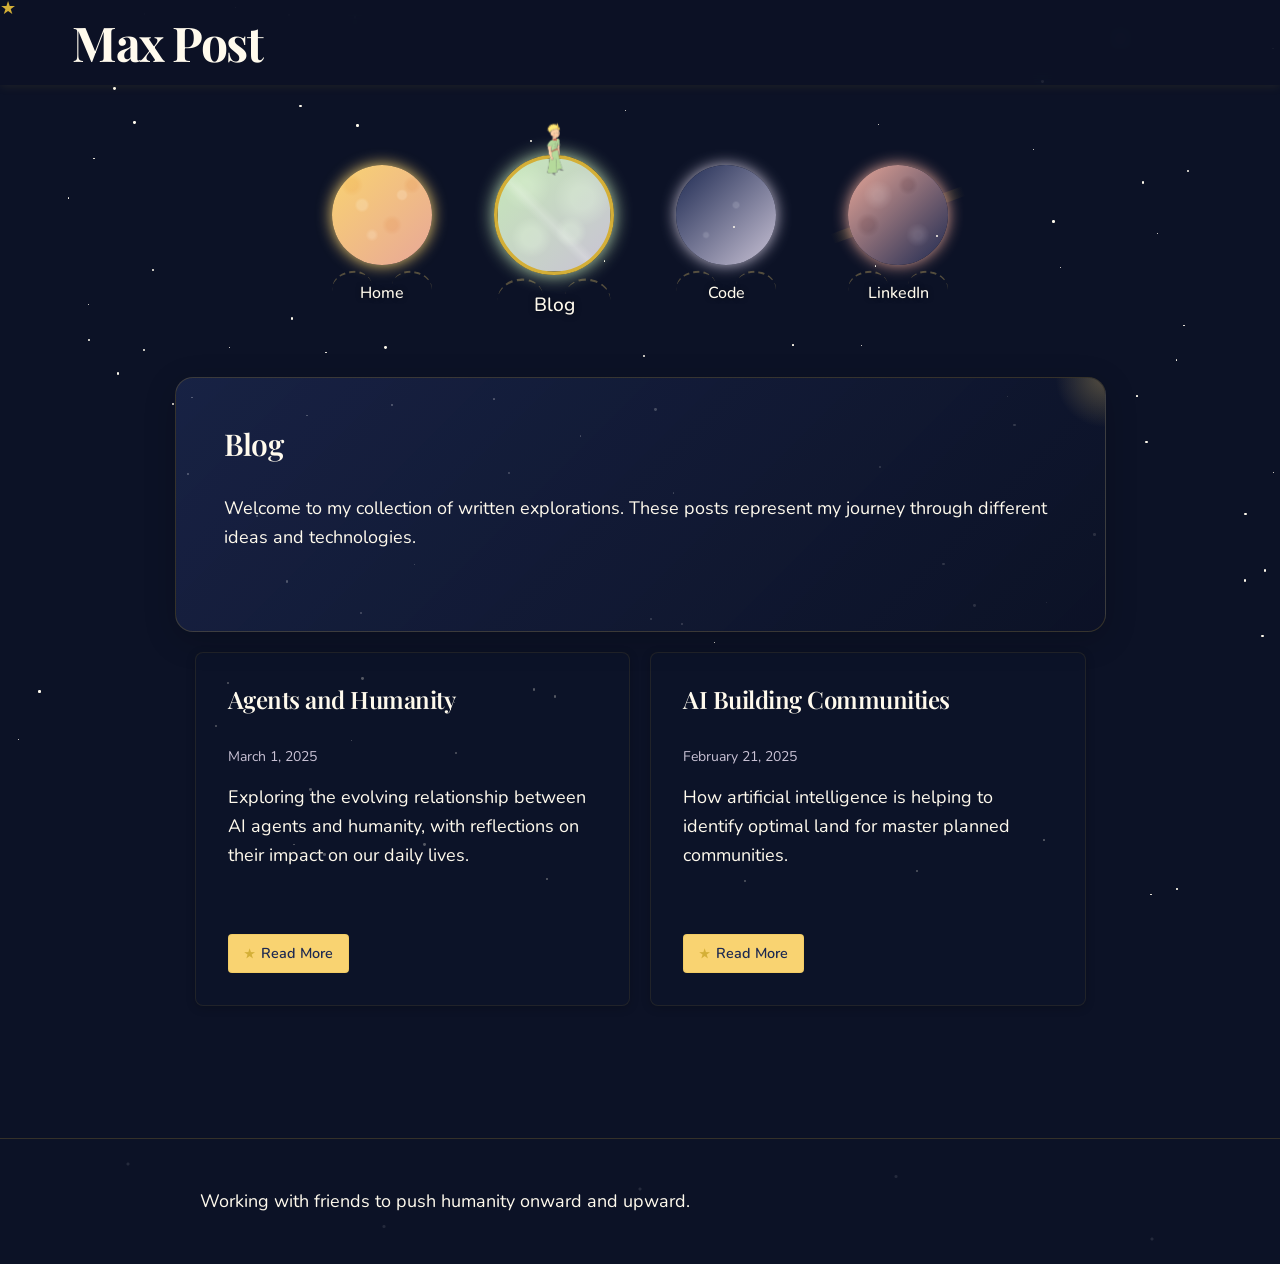
==== commit 25a4845e: "Update index.html" ====
--- a/blog/index.html
+++ b/blog/index.html
@@ -21,10 +21,10 @@
             <a href="index.html">Blog</a>
         </div>
         <div class="planet code-planet" data-name="Code">
-            <a href="https://github.com/maximillianpost" target="_blank" rel="noopener">Code</a>
+            <a href="https://github.com/maxcpost" target="_blank" rel="noopener">Code</a>
         </div>
         <div class="planet linkedin-planet" data-name="LinkedIn">
-            <a href="https://linkedin.com/in/maximillian-post" target="_blank" rel="noopener">LinkedIn</a>
+            <a href="https://linkedin.com/in/max-c-post" target="_blank" rel="noopener">LinkedIn</a>
         </div>
     </nav>
     
@@ -67,4 +67,4 @@
     
     <!-- No scroll to top button needed - it will be added by JavaScript -->
 </body>
-</html> +</html> 
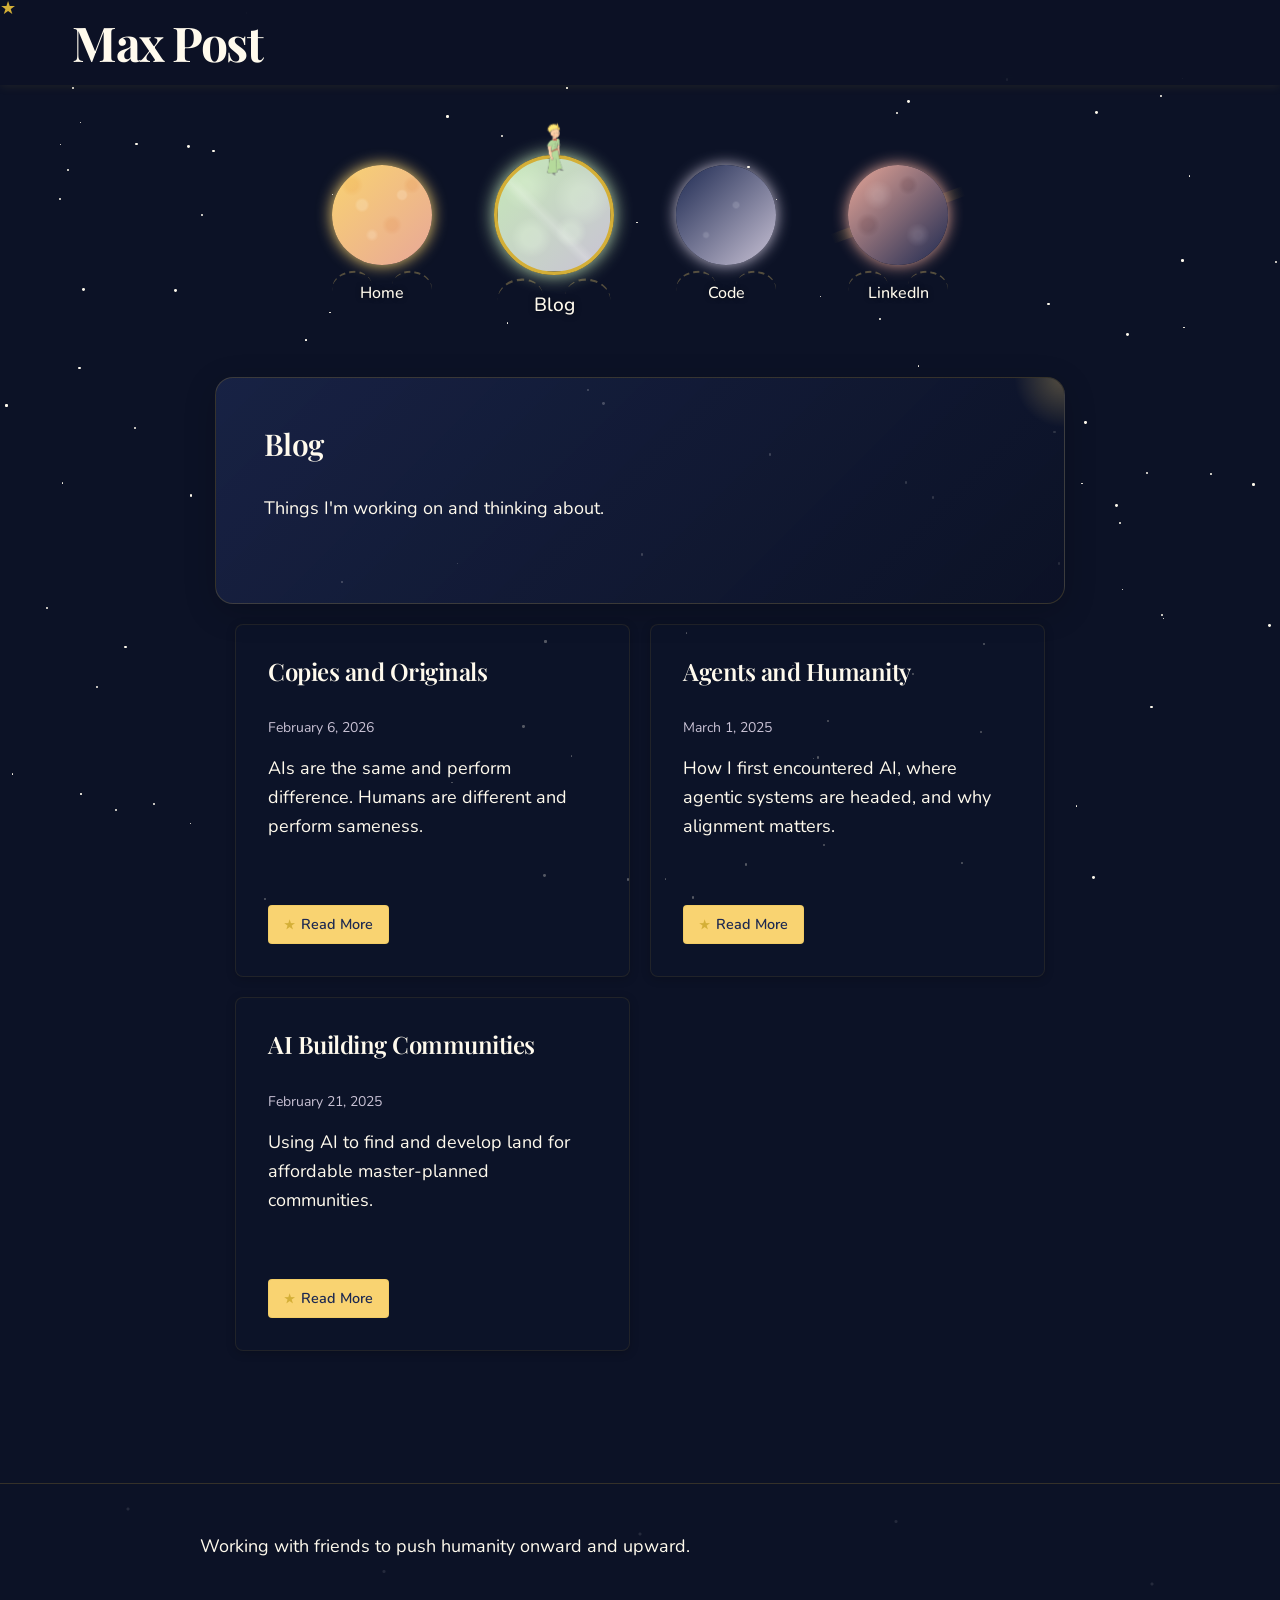
==== commit 09b0c05a: "Update site copy and add Copies and Originals blog post Rewrote copy across all pages for more direc" ====
--- a/blog/index.html
+++ b/blog/index.html
@@ -4,7 +4,7 @@
     <meta charset="UTF-8">
     <meta name="viewport" content="width=device-width, initial-scale=1.0">
     <title>Blog | Maximillian Post</title>
-    <meta name="description" content="Explorations and thoughts from Maximillian Post.">
+    <meta name="description" content="Writing by Maximillian Post on AI, housing, and community development.">
     <link rel="stylesheet" href="../styles.css">
     <script src="../scripts.js" defer></script>
 </head>
@@ -21,10 +21,10 @@
             <a href="index.html">Blog</a>
         </div>
         <div class="planet code-planet" data-name="Code">
-            <a href="https://github.com/maxcpost" target="_blank" rel="noopener">Code</a>
+            <a href="https://github.com/maximillianpost" target="_blank" rel="noopener">Code</a>
         </div>
         <div class="planet linkedin-planet" data-name="LinkedIn">
-            <a href="https://linkedin.com/in/max-c-post" target="_blank" rel="noopener">LinkedIn</a>
+            <a href="https://linkedin.com/in/maximillian-post" target="_blank" rel="noopener">LinkedIn</a>
         </div>
     </nav>
     
@@ -32,17 +32,26 @@
         <section class="intro-planet">
             <div class="planet-content">
                 <h2>Blog</h2>
-                <p>Welcome to my collection of written explorations. These posts represent my journey through different ideas and technologies.</p>
+                <p>Things I'm working on and thinking about.</p>
             </div>
         </section>
         
         <section class="post-section">
             <div class="post-list">
                 <article class="post-item">
+                    <a href="copies-and-originals.html" class="post-item-link">
+                        <h2>Copies and Originals</h2>
+                        <div class="post-date">February 6, 2026</div>
+                        <p>AIs are the same and perform difference. Humans are different and perform sameness.</p>
+                    </a>
+                    <a href="copies-and-originals.html" class="read-more">Read More</a>
+                </article>
+
+                <article class="post-item">
                     <a href="agents-and-humanity.html" class="post-item-link">
                         <h2>Agents and Humanity</h2>
                         <div class="post-date">March 1, 2025</div>
-                        <p>Exploring the evolving relationship between AI agents and humanity, with reflections on their impact on our daily lives.</p>
+                        <p>How I first encountered AI, where agentic systems are headed, and why alignment matters.</p>
                     </a>
                     <a href="agents-and-humanity.html" class="read-more">Read More</a>
                 </article>
@@ -51,7 +60,7 @@
                     <a href="ai-building-communities.html" class="post-item-link">
                         <h2>AI Building Communities</h2>
                         <div class="post-date">February 21, 2025</div>
-                        <p>How artificial intelligence is helping to identify optimal land for master planned communities.</p>
+                        <p>Using AI to find and develop land for affordable master-planned communities.</p>
                     </a>
                     <a href="ai-building-communities.html" class="read-more">Read More</a>
                 </article>
@@ -67,4 +76,4 @@
     
     <!-- No scroll to top button needed - it will be added by JavaScript -->
 </body>
-</html> 
+</html> 
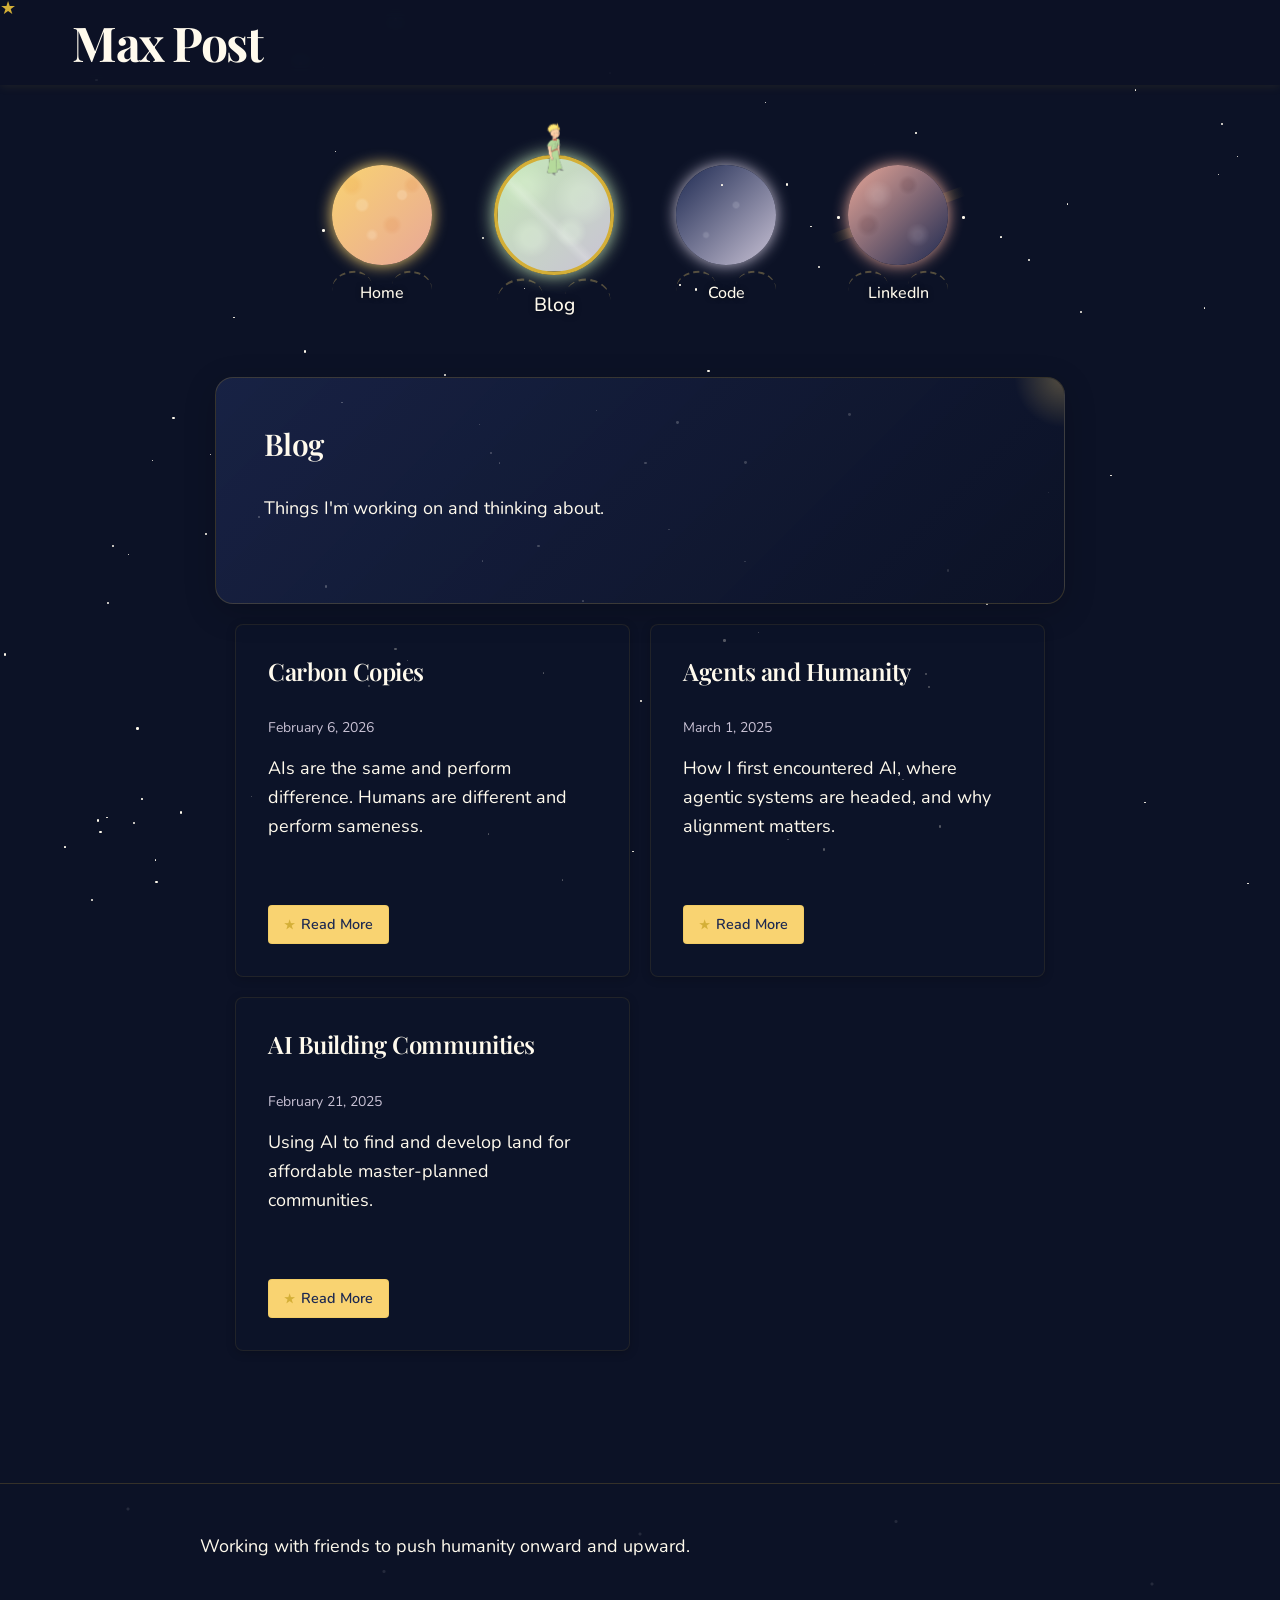
==== commit b930c53b: "Rename post title from 'Copies and Originals' to 'Carbon Copies'" ====
--- a/blog/index.html
+++ b/blog/index.html
@@ -40,7 +40,7 @@
             <div class="post-list">
                 <article class="post-item">
                     <a href="copies-and-originals.html" class="post-item-link">
-                        <h2>Copies and Originals</h2>
+                        <h2>Carbon Copies</h2>
                         <div class="post-date">February 6, 2026</div>
                         <p>AIs are the same and perform difference. Humans are different and perform sameness.</p>
                     </a>
@@ -76,4 +76,4 @@
     
     <!-- No scroll to top button needed - it will be added by JavaScript -->
 </body>
-</html> +</html> 
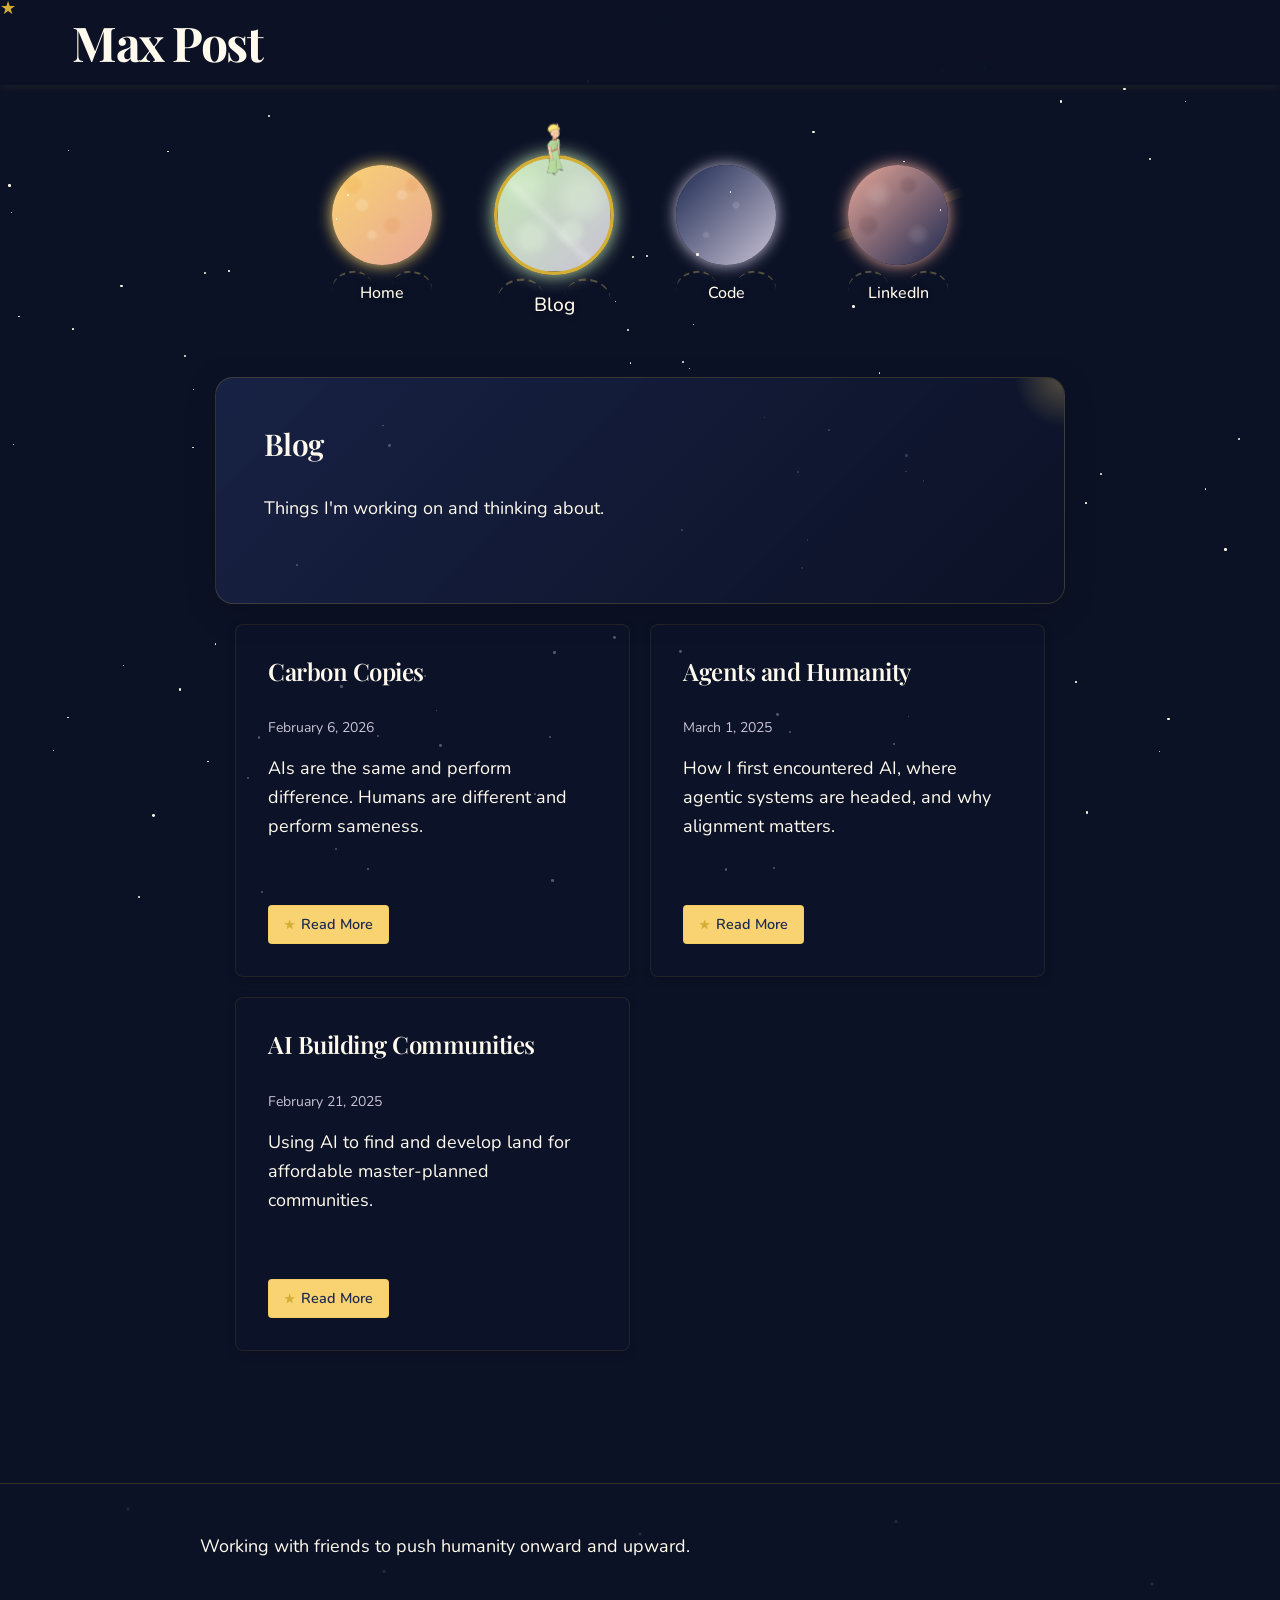
==== commit 66d52ade: "Rename blog post file to match new title: Carbon Copies Co-Authored-By: Claude Opus 4.6 <noreply@ant" ====
--- a/blog/index.html
+++ b/blog/index.html
@@ -39,12 +39,12 @@
         <section class="post-section">
             <div class="post-list">
                 <article class="post-item">
-                    <a href="copies-and-originals.html" class="post-item-link">
+                    <a href="carbon-copies.html" class="post-item-link">
                         <h2>Carbon Copies</h2>
                         <div class="post-date">February 6, 2026</div>
                         <p>AIs are the same and perform difference. Humans are different and perform sameness.</p>
                     </a>
-                    <a href="copies-and-originals.html" class="read-more">Read More</a>
+                    <a href="carbon-copies.html" class="read-more">Read More</a>
                 </article>
 
                 <article class="post-item">
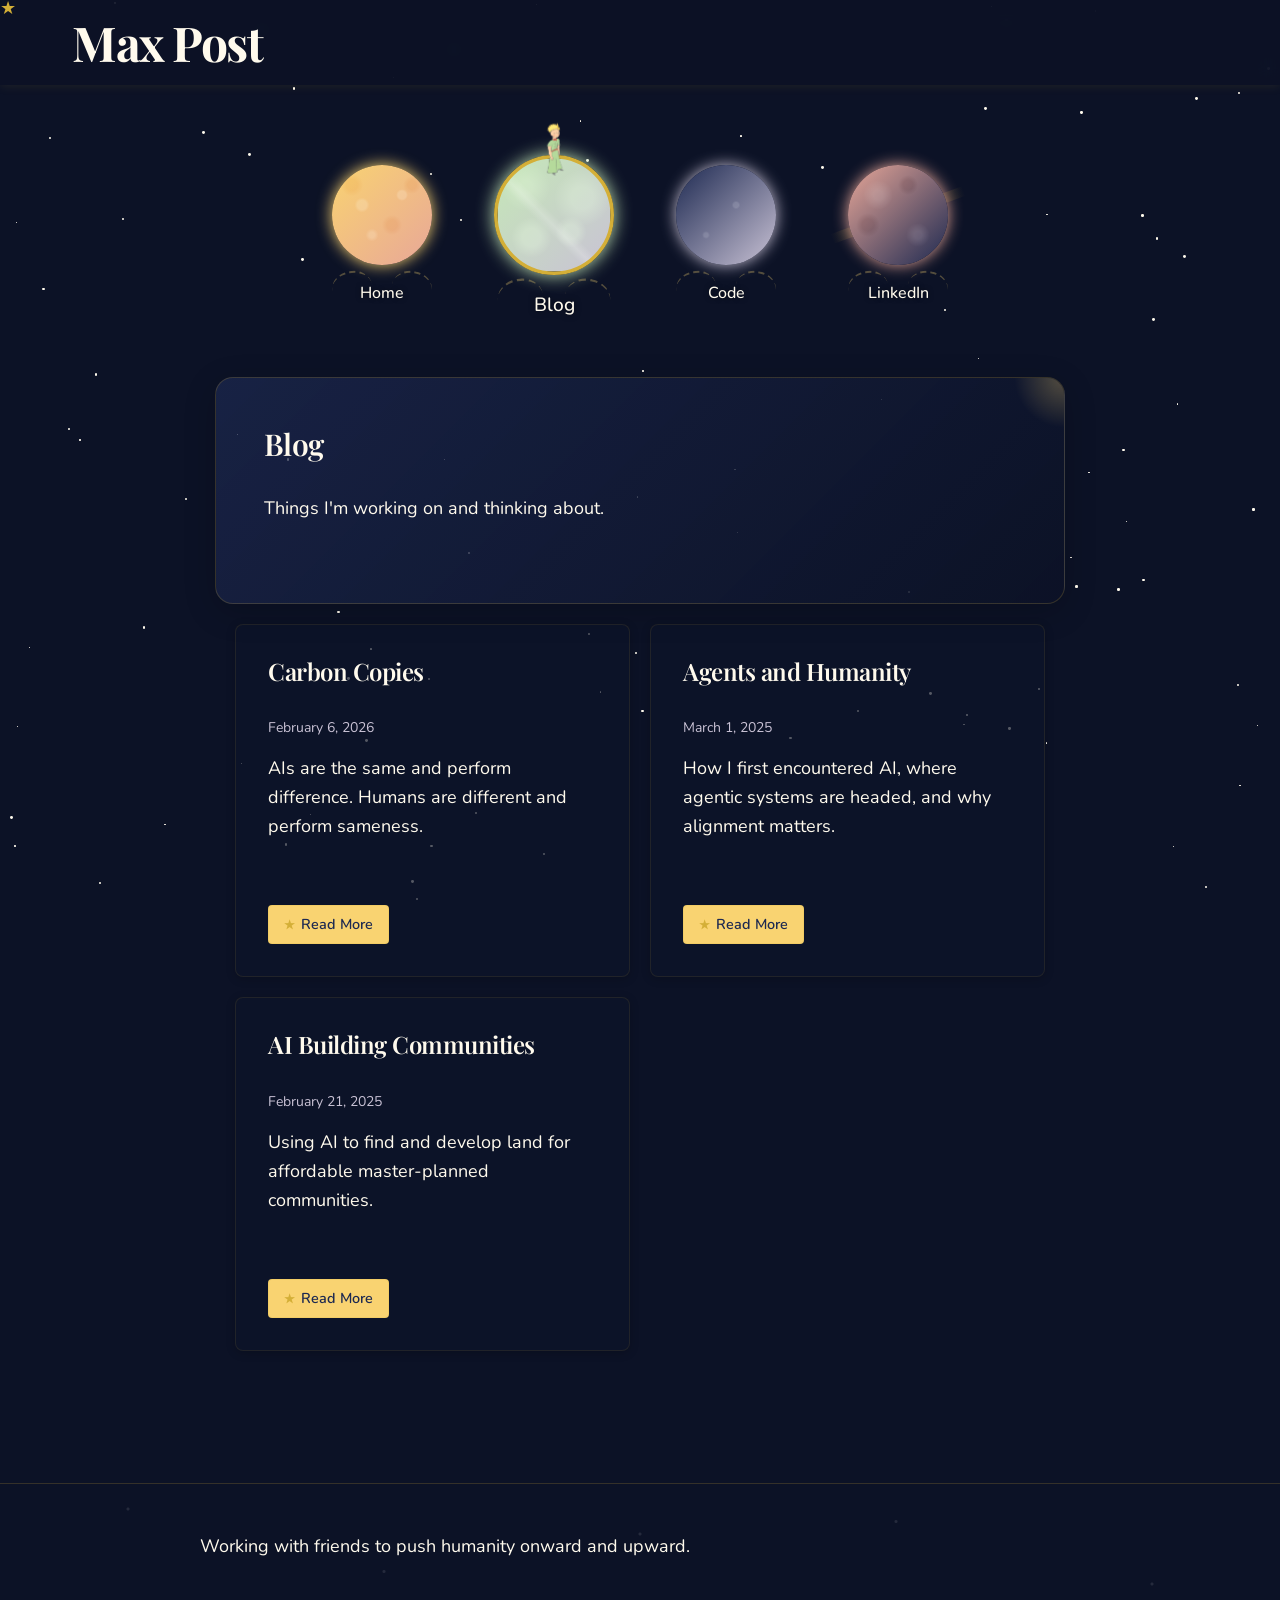
==== commit 1df3dc6f: "Fix LinkedIn/GitHub links, rewrite home page intro Co-Authored-By: Claude Opus 5.5 <noreply@anthropi" ====
--- a/blog/index.html
+++ b/blog/index.html
@@ -21,10 +21,10 @@
             <a href="index.html">Blog</a>
         </div>
         <div class="planet code-planet" data-name="Code">
-            <a href="https://github.com/maximillianpost" target="_blank" rel="noopener">Code</a>
+            <a href="https://github.com/maxcpost" target="_blank" rel="noopener">Code</a>
         </div>
         <div class="planet linkedin-planet" data-name="LinkedIn">
-            <a href="https://linkedin.com/in/maximillian-post" target="_blank" rel="noopener">LinkedIn</a>
+            <a href="https://www.linkedin.com/in/max-c-post" target="_blank" rel="noopener">LinkedIn</a>
         </div>
     </nav>
     
